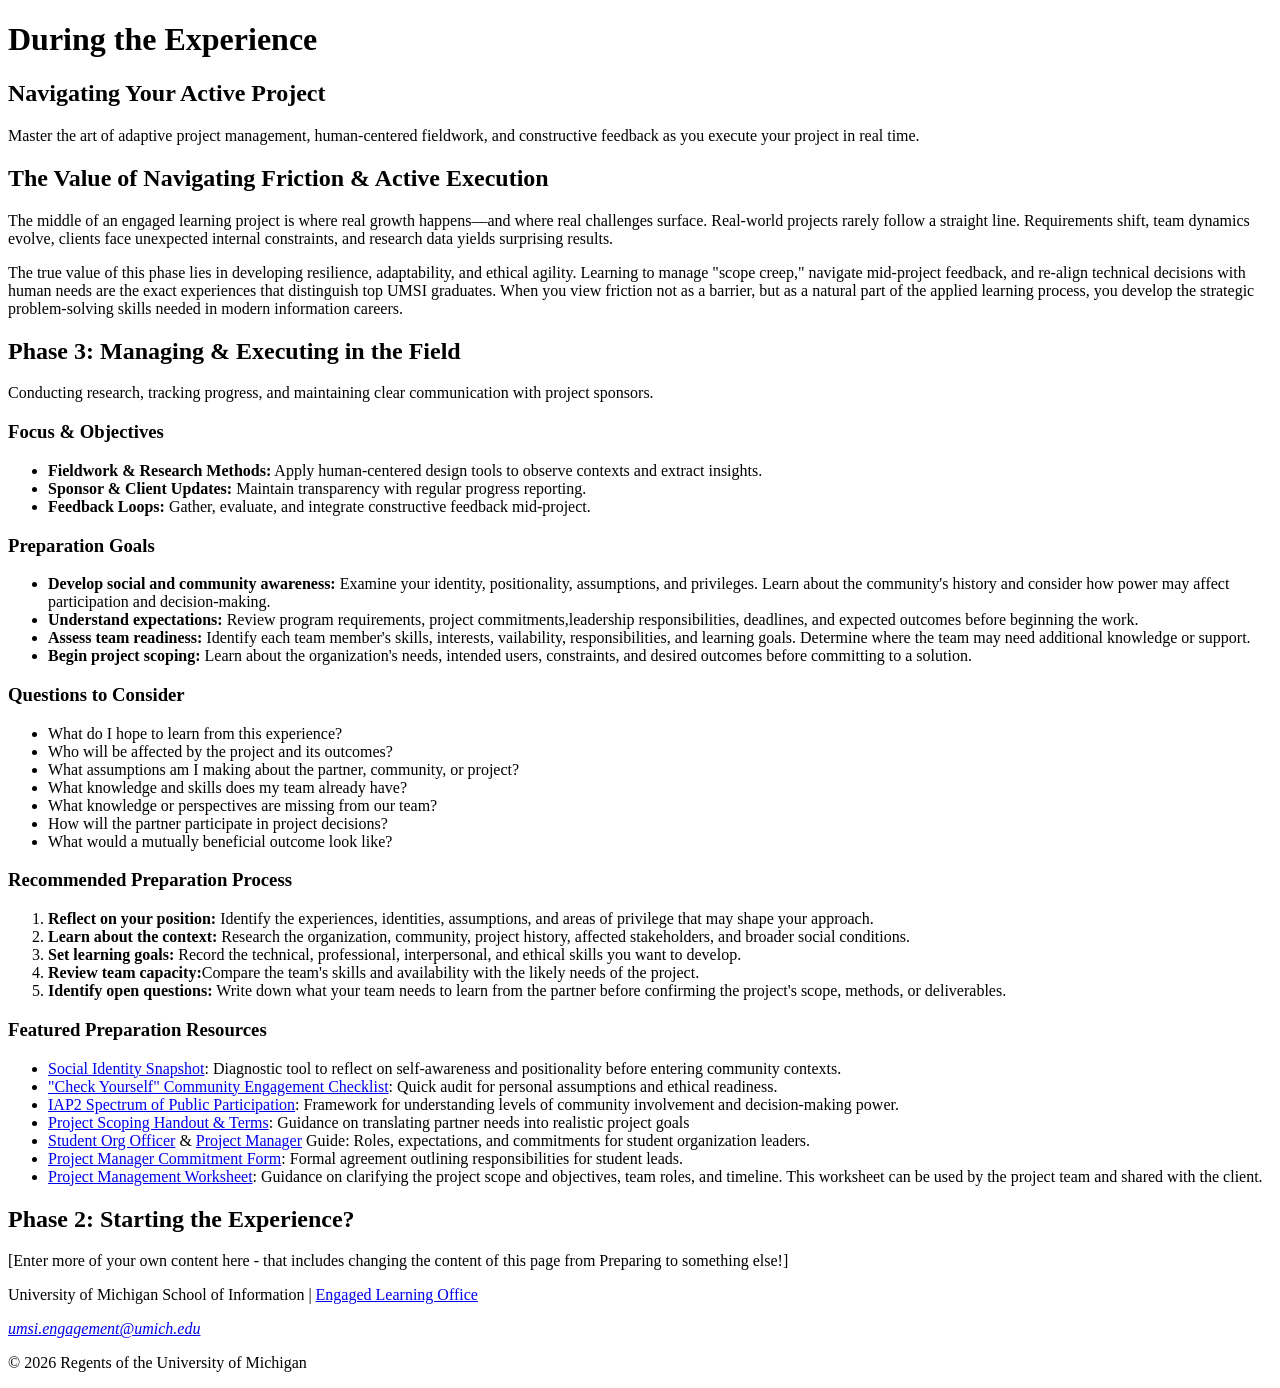
==== during.html @ a4da6c93 "Add files via upload" ====
<!DOCTYPE html>
<html lang="en">
<head>
    <meta charset="UTF-8">
    <meta name="viewport" content="width=device-width, initial-scale=1.0">
    <title>Resumes</title>
</head>
<body>

    <header>
    <h1>During the Experience</h1>
  </header>
<main id="main">
  
<section>
  <h2>Navigating Your Active Project</h2>
  <p>Master the art of adaptive project management, human-centered fieldwork, and constructive feedback as you execute your project in real time.</p>
</section>

<section>
  <h2>The Value of Navigating Friction & Active Execution</h2>
  <p>The middle of an engaged learning project is where real growth happens—and where real challenges surface. Real-world projects rarely follow a straight line. Requirements shift, team dynamics evolve, clients face unexpected internal constraints, and research data yields surprising results.</p>
  <p>The true value of this phase lies in developing resilience, adaptability, and ethical agility. Learning to manage "scope creep," navigate mid-project feedback, and re-align technical decisions with human needs are the exact experiences that distinguish top UMSI graduates. When you view friction not as a barrier, but as a natural part of the applied learning process, you develop the strategic problem-solving skills needed in modern information careers.
</p>


</section>

<section>
  <h2>Phase 3: Managing & Executing in the Field</h2>
  <p>Conducting research, tracking progress, and maintaining clear communication with project sponsors.</p>
  <article>
    <h3>Focus & Objectives</h3>
    <ul>
      <li><strong>Fieldwork & Research Methods:</strong> Apply human-centered design tools to observe contexts and extract insights.</li>
      <li><strong>Sponsor & Client Updates:</strong> Maintain transparency with regular progress reporting.</li>
      <li><strong>Feedback Loops:</strong> Gather, evaluate, and integrate constructive feedback mid-project.</li>
    </ul>
  </article>

  <article>
    <h3>Preparation Goals</h3>
    <ul>
      <li><strong>Develop social and community awareness:</strong> Examine your identity, positionality, assumptions, and privileges. Learn about the community's history and consider how power may affect participation and decision-making.
      </li>
      <li><strong>Understand expectations:</strong> Review program requirements, project commitments,leadership responsibilities, deadlines, and expected outcomes before beginning the work.</li>
      <li><strong>Assess team readiness:</strong> Identify each team member's skills, interests, vailability, responsibilities, and learning goals. Determine where the team may need additional knowledge or support.</li>
      <li><strong>Begin project scoping:</strong> Learn about the organization's needs, intended users, constraints, and desired outcomes before committing to a solution.
      </li>
    </ul>
  </article>

  <article>
    <h3>Questions to Consider</h3>
    <ul>
      <li>What do I hope to learn from this experience?</li>
      <li>Who will be affected by the project and its outcomes?</li>
      <li>What assumptions am I making about the partner, community, or project?</li>
      <li>What knowledge and skills does my team already have?</li>
      <li>What knowledge or perspectives are missing from our team?</li>
      <li>How will the partner participate in project decisions?</li>
      <li>What would a mutually beneficial outcome look like?</li>
    </ul>
  </article>

  <article>
    <h3>Recommended Preparation Process</h3>
    <ol>
      <li><strong>Reflect on your position:</strong> Identify the experiences, identities, assumptions, and areas of privilege that may shape your approach.</li>
      <li><strong>Learn about the context:</strong> Research the organization, community, project history, affected stakeholders, and broader social conditions.</li>
      <li><strong>Set learning goals:</strong> Record the technical, professional, interpersonal, and ethical skills you want to develop.</li>
      <li><strong>Review team capacity:</strong>Compare the team's skills and availability with the likely needs of the project. </li>
      <li><strong>Identify open questions:</strong> Write down what your team needs to learn from the partner before confirming the project's scope, methods, or deliverables.
      </li>
    </ol>
  </article>

  <article>
    <h3>Featured Preparation Resources</h3>
    <ul>
      <li><a href="https://sites.lsa.umich.edu/equitable-teaching/social-identity-snapshot">Social Identity Snapshot</a>: Diagnostic tool to reflect on self-awareness and positionality before entering community contexts.</li>
      <li><a href="https://docs.google.com/document/d/1Qt9YeStVwDHjwJhOLAz42JSNQR2lFMurdUtxtdrGkuc/edit?tab=t.0#heading=h.ch0bvccjkrzn">"Check Yourself" Community Engagement Checklist</a>: Quick audit for personal assumptions and ethical readiness.</li>
      <li><a href="https://drive.google.com/file/d/1zc1RNlrDxV51-muOERdDTnINQcquJpOA/view?usp=sharing">IAP2 Spectrum of Public Participation</a>: Framework for understanding levels of community involvement and decision-making power.</li>
      <li><a href="https://docs.google.com/document/d/1TrEDolwmOIlXgYgAP9VvlOGoYOwFfe6KxzZOgZSVYVw/edit?usp=drive_link">Project Scoping Handout & Terms</a>: Guidance on translating partner needs into realistic project goals</li>
      <li><a href="https://docs.google.com/document/d/1AexsV_JeSd0kRUBbcifZpfBu6y6Zi8Y0iJScp1I3gkM/edit?usp=drive_link">Student Org Officer</a> & <a href="https://docs.google.com/document/u/0/d/1uwOOS0TrXWzcSShj8DUFpckWo0t1UNu_Q7WVbZnLhX0/edit">Project Manager</a> Guide: Roles, expectations, and commitments for student organization leaders.</li>
      <li><a href="https://docs.google.com/document/d/1U4lCNGyWKJ3C2i_VgFqAR45Z4zF1FehuthuqT-M2wdI/edit?usp=drive_link">Project Manager Commitment Form</a>: Formal agreement outlining responsibilities for student leads.</li>
      <li><a href="https://docs.google.com/document/d/1twc-7TYWmb_PNrOBiDI1NuJqJAuhluTICr22GRd_NLc/edit?usp=drive_link">Project Management Worksheet</a>: Guidance on clarifying the project scope and objectives, team roles, and timeline. This worksheet can be used by the project team and shared with the client.</li>
    </ul>
  </article>
</section>
<section>
  <h2>Phase 2: Starting the Experience?</h2>



<div>[Enter more of your own content here - that includes changing the  content of this page from Preparing to something else!]</div>

    
        <div></div>
        <div></div>
        <div></div>
        <div></div>
</section>
<!-- Content taken & modified from UMGPT with the prompt, "for the same content write me some intro content and resources for a prep page using the ELO content below" - this was after I had asked for content for the home page. " UMGPT. (2026). UMGPT ( GPT-5.6 Sol September 7th version) [Large language model]. -->
</main>
<footer>
        <p>University of Michigan School of Information | <a href="https://www.si.umich.edu/programs/engaged-learning/about-engaged-learning-office">Engaged Learning Office </a></p>
      <address>
        <a href="mailto:umsi.engagement@umich.edu">umsi.engagement@umich.edu</a>
      </address>
      <p>&copy; 2026 Regents of the University of Michigan</p>
    </footer>
    
</body>

</html>
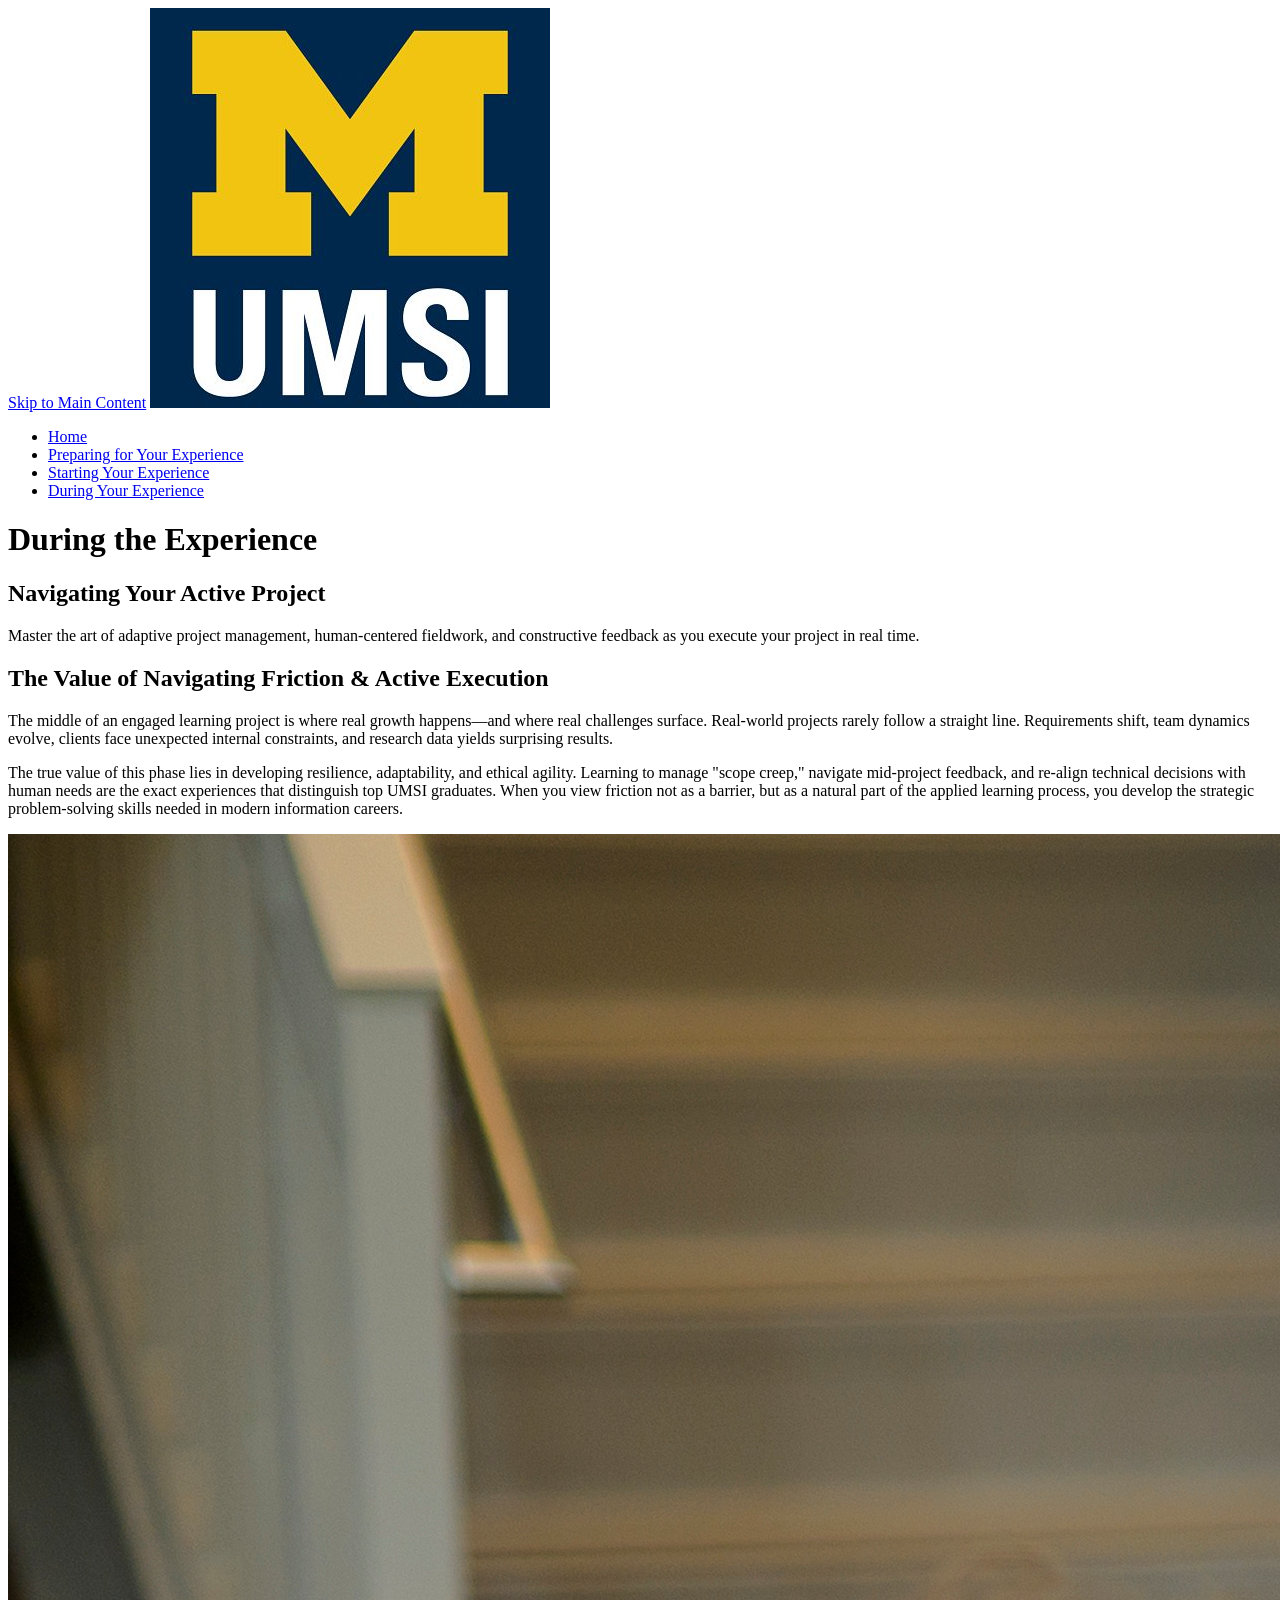
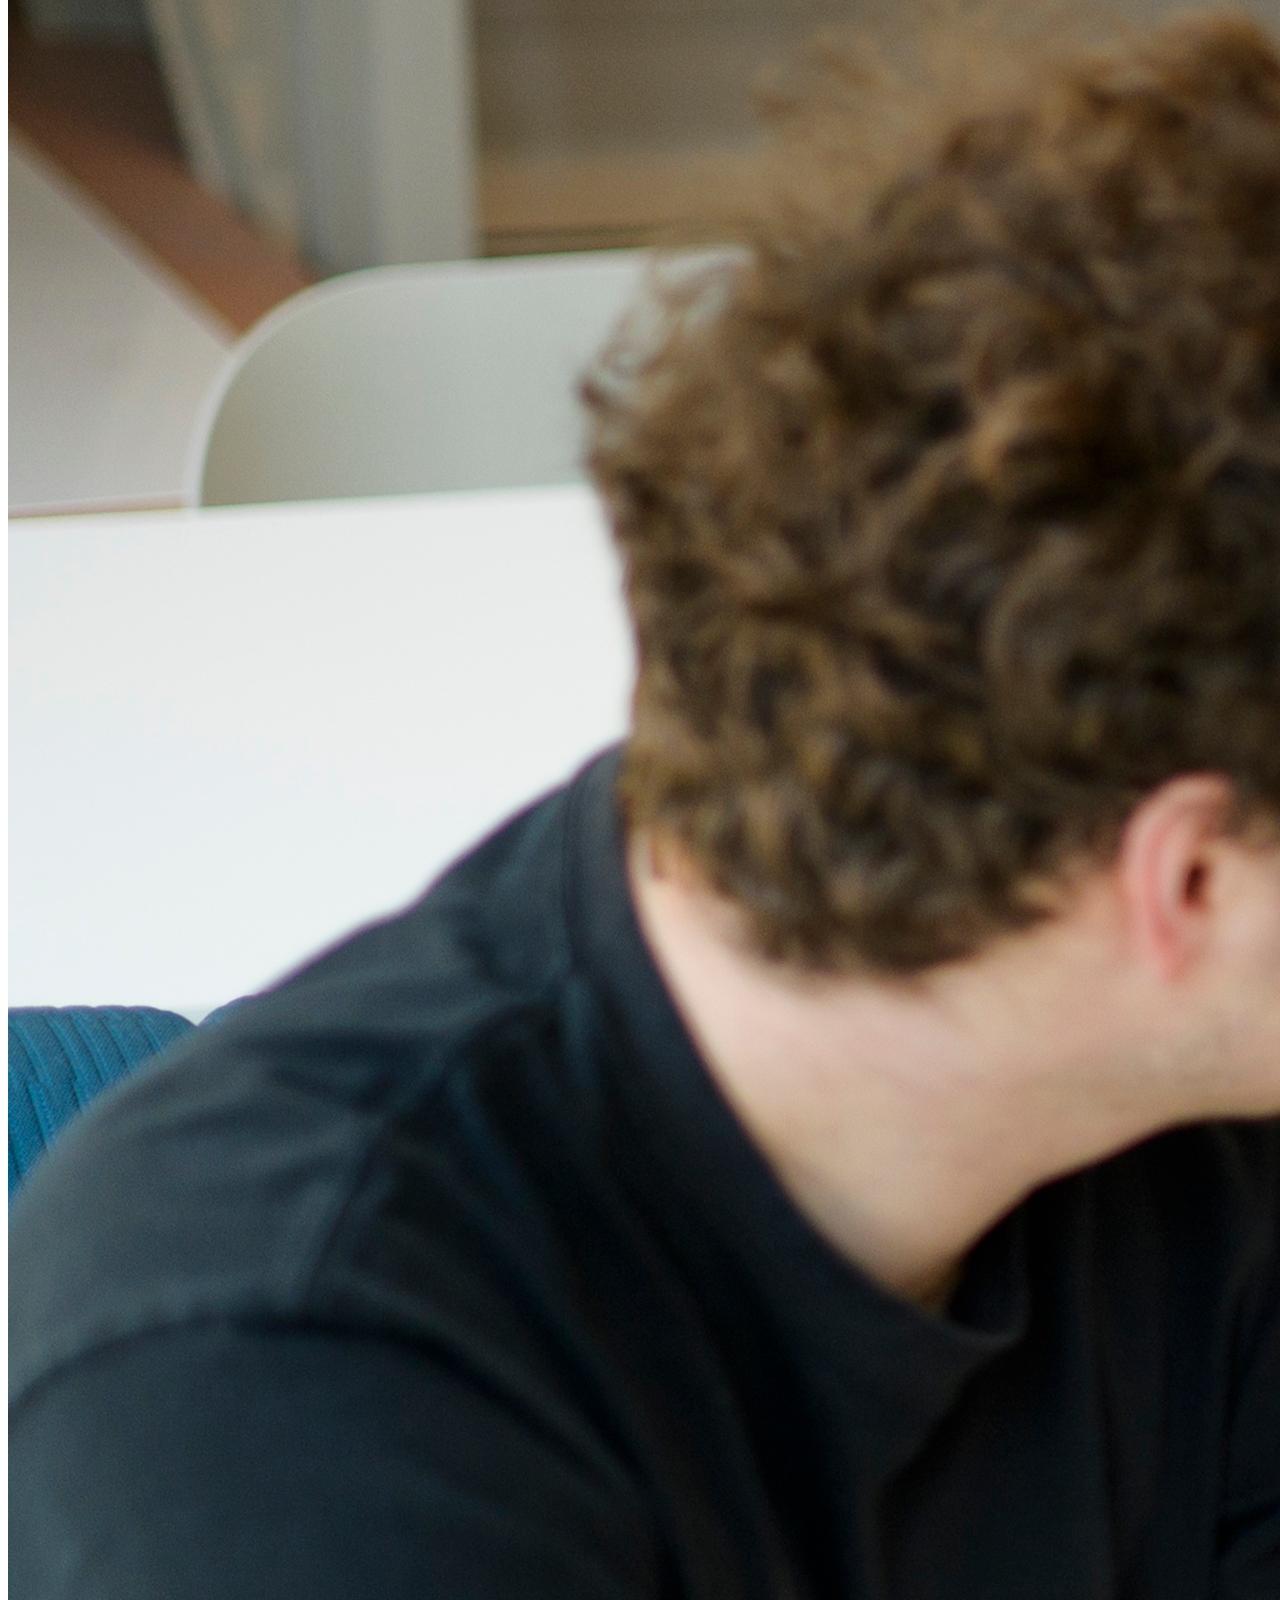
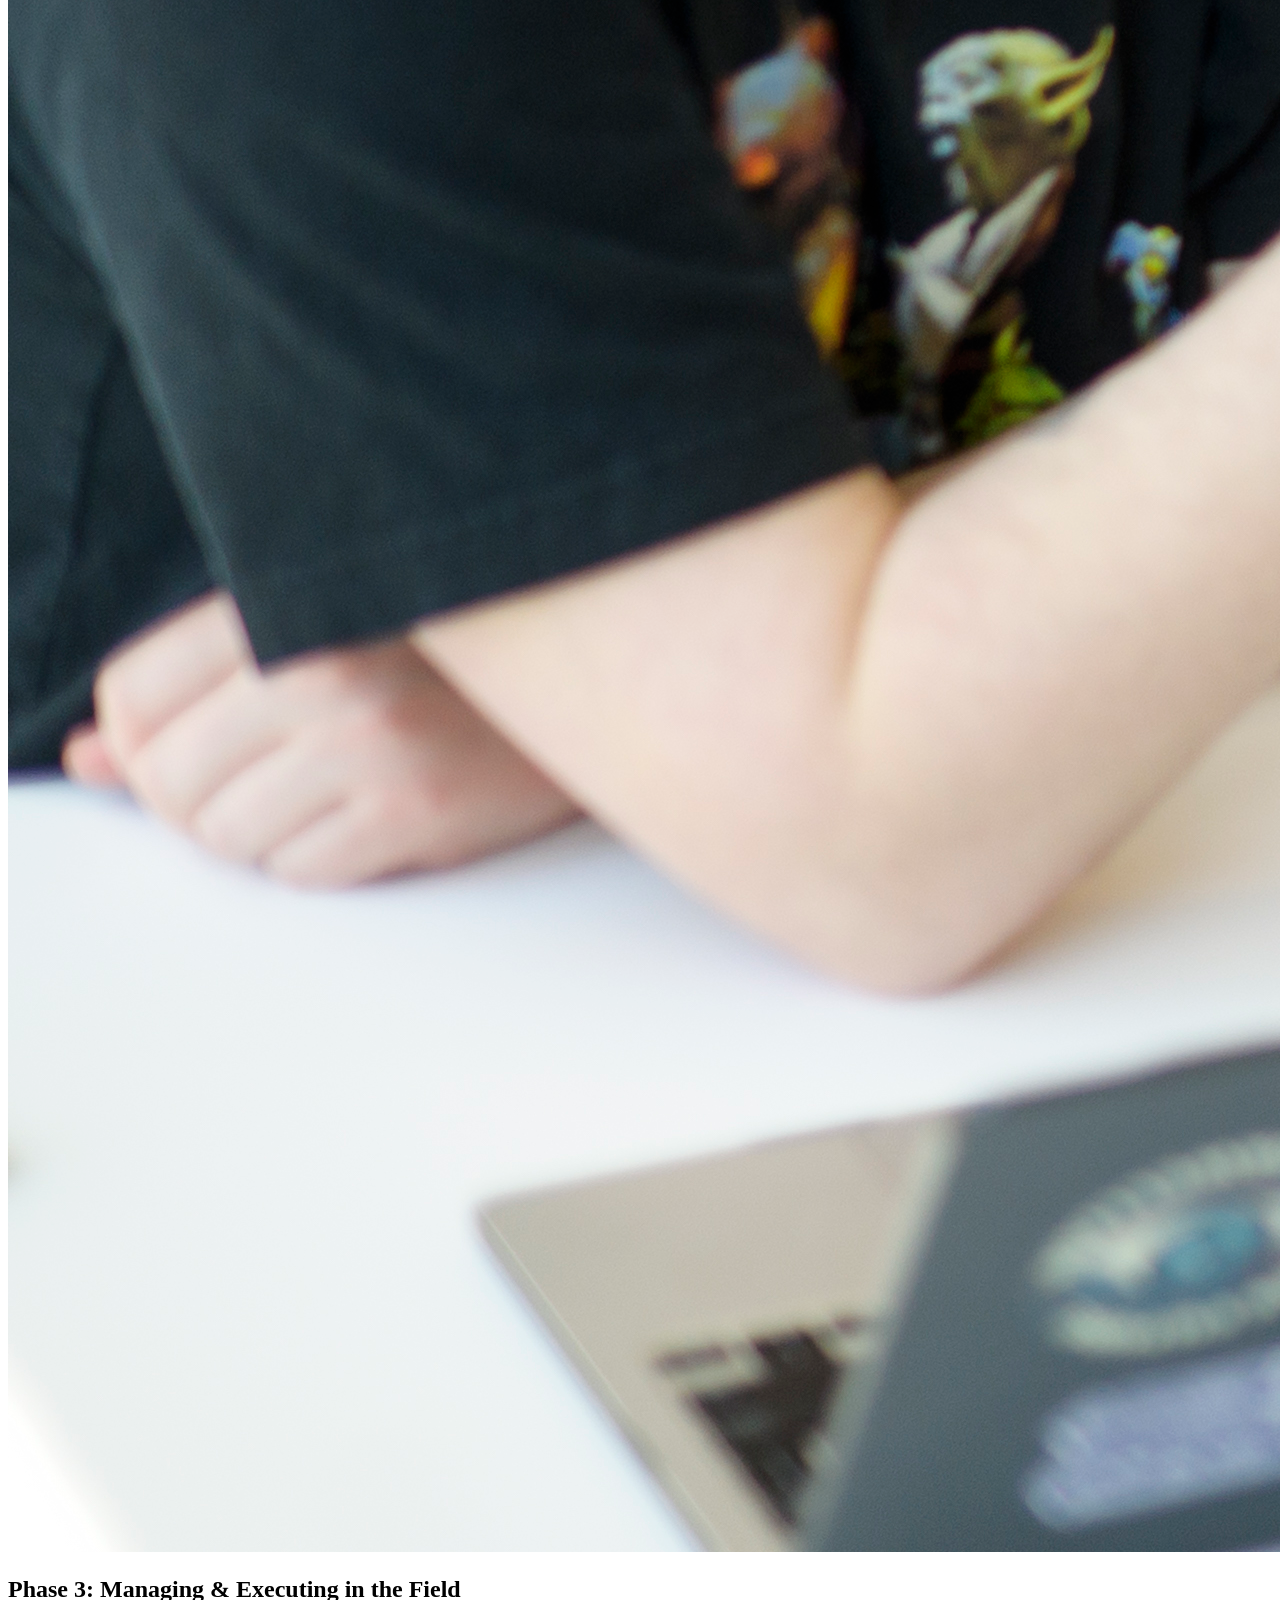
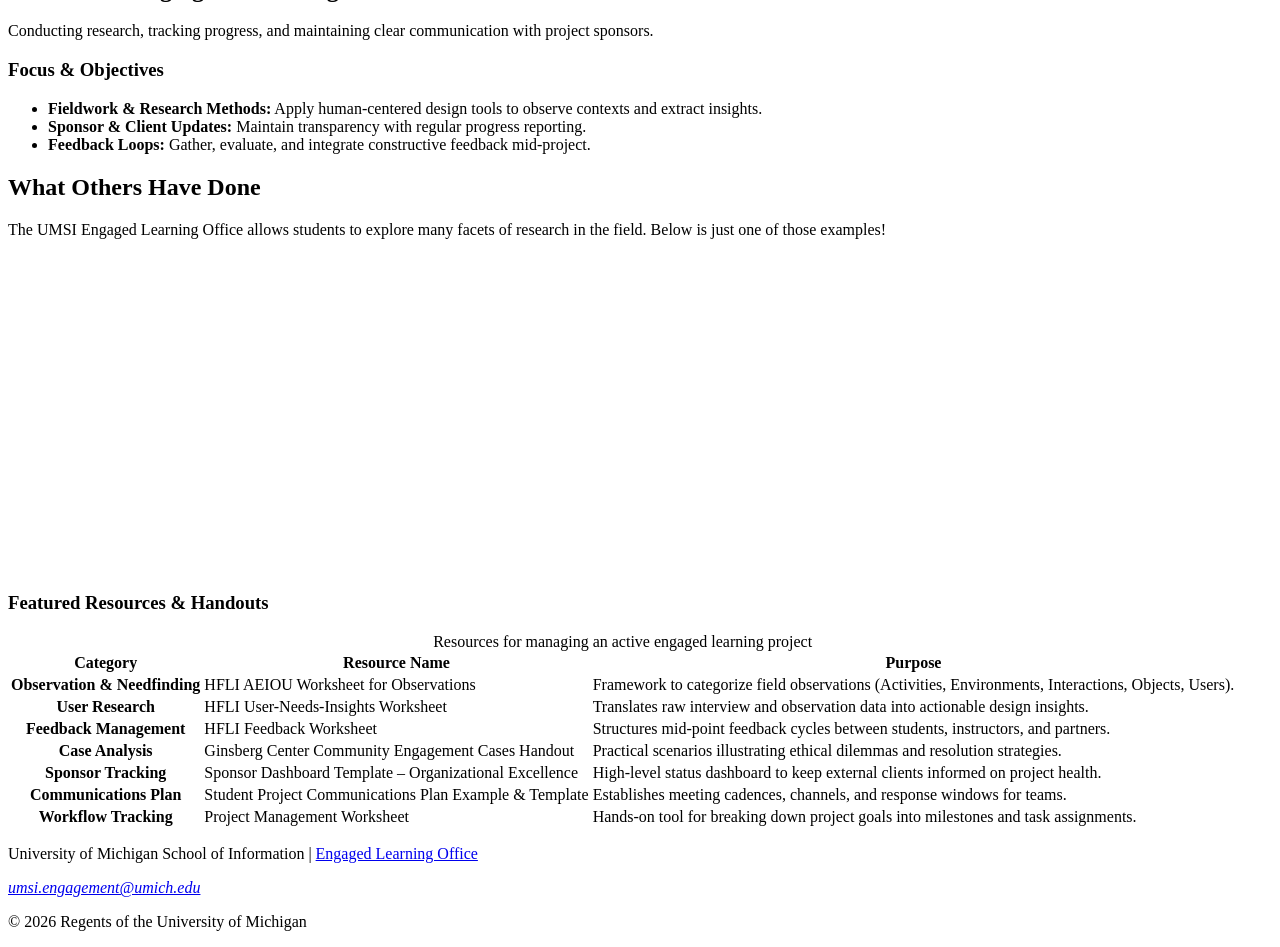
==== commit 9e280246: "Update" ====
--- a/during.html
+++ b/during.html
@@ -3,11 +3,20 @@
 <head>
     <meta charset="UTF-8">
     <meta name="viewport" content="width=device-width, initial-scale=1.0">
-    <title>Resumes</title>
+    <title>During Your Experience</title>
 </head>
 <body>
-
     <header>
+  <a href = "#main">Skip to Main Content</a>
+        <img src="images/UMSI_signature_vertical_informal_solidblue.jpg" alt="UMSI Logo">
+        <nav>
+            <ul>
+                <li><a href = "index.html">Home</a></li>
+                <li><a href = "prep.html">Preparing for Your Experience</a></li>
+                <li><a href = "starting.html">Starting Your Experience</a></li>
+                <li><a href = "during.html">During Your Experience</a></li>
+            </ul>
+        </nav>
     <h1>During the Experience</h1>
   </header>
 <main id="main">
@@ -20,8 +29,8 @@
 <section>
   <h2>The Value of Navigating Friction & Active Execution</h2>
   <p>The middle of an engaged learning project is where real growth happens—and where real challenges surface. Real-world projects rarely follow a straight line. Requirements shift, team dynamics evolve, clients face unexpected internal constraints, and research data yields surprising results.</p>
-  <p>The true value of this phase lies in developing resilience, adaptability, and ethical agility. Learning to manage "scope creep," navigate mid-project feedback, and re-align technical decisions with human needs are the exact experiences that distinguish top UMSI graduates. When you view friction not as a barrier, but as a natural part of the applied learning process, you develop the strategic problem-solving skills needed in modern information careers.
-</p>
+  <p>The true value of this phase lies in developing resilience, adaptability, and ethical agility. Learning to manage "scope creep," navigate mid-project feedback, and re-align technical decisions with human needs are the exact experiences that distinguish top UMSI graduates. When you view friction not as a barrier, but as a natural part of the applied learning process, you develop the strategic problem-solving skills needed in modern information careers.</p>
+  <img src="images/UMSI_ViewbookPHD2026_03.jpg" alt="UMSI Project Team">
 
 
 </section>
@@ -36,81 +45,75 @@
       <li><strong>Sponsor & Client Updates:</strong> Maintain transparency with regular progress reporting.</li>
       <li><strong>Feedback Loops:</strong> Gather, evaluate, and integrate constructive feedback mid-project.</li>
     </ul>
+    <section>
+      <h2>What Others Have Done</h2>
+      <p>
+       The UMSI Engaged Learning Office allows students to explore many facets of research in the field. Below is just one of those examples!
+      </p>
+
+      <iframe width="560px" height="315px" src="https://www.youtube.com/embed/lwVCDch5Guw" title="YouTube video player" frameborder="0" allow="accelerometer; autoplay; clipboard-write; encrypted-media; gyroscope; picture-in-picture; web-share" referrerpolicy="strict-origin-when-cross-origin" allowfullscreen></iframe>
+         <!-- Note: this iframe might cause an Axe ARIA error - that's not on you that's on YouTube! -->
+    </section>
   </article>
-
   <article>
-    <h3>Preparation Goals</h3>
-    <ul>
-      <li><strong>Develop social and community awareness:</strong> Examine your identity, positionality, assumptions, and privileges. Learn about the community's history and consider how power may affect participation and decision-making.
-      </li>
-      <li><strong>Understand expectations:</strong> Review program requirements, project commitments,leadership responsibilities, deadlines, and expected outcomes before beginning the work.</li>
-      <li><strong>Assess team readiness:</strong> Identify each team member's skills, interests, vailability, responsibilities, and learning goals. Determine where the team may need additional knowledge or support.</li>
-      <li><strong>Begin project scoping:</strong> Learn about the organization's needs, intended users, constraints, and desired outcomes before committing to a solution.
-      </li>
-    </ul>
-  </article>
-
-  <article>
-    <h3>Questions to Consider</h3>
-    <ul>
-      <li>What do I hope to learn from this experience?</li>
-      <li>Who will be affected by the project and its outcomes?</li>
-      <li>What assumptions am I making about the partner, community, or project?</li>
-      <li>What knowledge and skills does my team already have?</li>
-      <li>What knowledge or perspectives are missing from our team?</li>
-      <li>How will the partner participate in project decisions?</li>
-      <li>What would a mutually beneficial outcome look like?</li>
-    </ul>
-  </article>
-
-  <article>
-    <h3>Recommended Preparation Process</h3>
-    <ol>
-      <li><strong>Reflect on your position:</strong> Identify the experiences, identities, assumptions, and areas of privilege that may shape your approach.</li>
-      <li><strong>Learn about the context:</strong> Research the organization, community, project history, affected stakeholders, and broader social conditions.</li>
-      <li><strong>Set learning goals:</strong> Record the technical, professional, interpersonal, and ethical skills you want to develop.</li>
-      <li><strong>Review team capacity:</strong>Compare the team's skills and availability with the likely needs of the project. </li>
-      <li><strong>Identify open questions:</strong> Write down what your team needs to learn from the partner before confirming the project's scope, methods, or deliverables.
-      </li>
-    </ol>
-  </article>
-
-  <article>
-    <h3>Featured Preparation Resources</h3>
-    <ul>
-      <li><a href="https://sites.lsa.umich.edu/equitable-teaching/social-identity-snapshot">Social Identity Snapshot</a>: Diagnostic tool to reflect on self-awareness and positionality before entering community contexts.</li>
-      <li><a href="https://docs.google.com/document/d/1Qt9YeStVwDHjwJhOLAz42JSNQR2lFMurdUtxtdrGkuc/edit?tab=t.0#heading=h.ch0bvccjkrzn">"Check Yourself" Community Engagement Checklist</a>: Quick audit for personal assumptions and ethical readiness.</li>
-      <li><a href="https://drive.google.com/file/d/1zc1RNlrDxV51-muOERdDTnINQcquJpOA/view?usp=sharing">IAP2 Spectrum of Public Participation</a>: Framework for understanding levels of community involvement and decision-making power.</li>
-      <li><a href="https://docs.google.com/document/d/1TrEDolwmOIlXgYgAP9VvlOGoYOwFfe6KxzZOgZSVYVw/edit?usp=drive_link">Project Scoping Handout & Terms</a>: Guidance on translating partner needs into realistic project goals</li>
-      <li><a href="https://docs.google.com/document/d/1AexsV_JeSd0kRUBbcifZpfBu6y6Zi8Y0iJScp1I3gkM/edit?usp=drive_link">Student Org Officer</a> & <a href="https://docs.google.com/document/u/0/d/1uwOOS0TrXWzcSShj8DUFpckWo0t1UNu_Q7WVbZnLhX0/edit">Project Manager</a> Guide: Roles, expectations, and commitments for student organization leaders.</li>
-      <li><a href="https://docs.google.com/document/d/1U4lCNGyWKJ3C2i_VgFqAR45Z4zF1FehuthuqT-M2wdI/edit?usp=drive_link">Project Manager Commitment Form</a>: Formal agreement outlining responsibilities for student leads.</li>
-      <li><a href="https://docs.google.com/document/d/1twc-7TYWmb_PNrOBiDI1NuJqJAuhluTICr22GRd_NLc/edit?usp=drive_link">Project Management Worksheet</a>: Guidance on clarifying the project scope and objectives, team roles, and timeline. This worksheet can be used by the project team and shared with the client.</li>
-    </ul>
-  </article>
-</section>
-<section>
-  <h2>Phase 2: Starting the Experience?</h2>
-
-
-
-<div>[Enter more of your own content here - that includes changing the  content of this page from Preparing to something else!]</div>
-
-    
-        <div></div>
-        <div></div>
-        <div></div>
-        <div></div>
-</section>
-<!-- Content taken & modified from UMGPT with the prompt, "for the same content write me some intro content and resources for a prep page using the ELO content below" - this was after I had asked for content for the home page. " UMGPT. (2026). UMGPT ( GPT-5.6 Sol September 7th version) [Large language model]. -->
+  <h3>Featured Resources & Handouts</h3>
+  <table>
+    <caption>Resources for managing an active engaged learning project</caption>
+    <thead>
+      <tr>
+        <th scope="col">Category</th>
+        <th scope="col">Resource Name</th>
+        <th scope="col">Purpose</th>
+      </tr>
+    </thead>
+    <tbody>
+      <tr>
+        <th scope="row">Observation &amp; Needfinding</th>
+        <td>HFLI AEIOU Worksheet for Observations</td>
+        <td>Framework to categorize field observations (Activities, Environments, Interactions, Objects, Users).</td>
+      </tr>
+      <tr>
+        <th scope="row">User Research</th>
+        <td>HFLI User-Needs-Insights Worksheet</td>
+        <td>Translates raw interview and observation data into actionable design insights.</td>
+      </tr>
+      <tr>
+        <th scope="row">Feedback Management</th>
+        <td>HFLI Feedback Worksheet</td>
+        <td>Structures mid-point feedback cycles between students, instructors, and partners.</td>
+      </tr>
+      <tr>
+        <th scope="row">Case Analysis</th>
+        <td>Ginsberg Center Community Engagement Cases Handout</td>
+        <td>Practical scenarios illustrating ethical dilemmas and resolution strategies.</td>
+      </tr>
+      <tr>
+        <th scope="row">Sponsor Tracking</th>
+        <td>Sponsor Dashboard Template &ndash; Organizational Excellence</td>
+        <td>High-level status dashboard to keep external clients informed on project health.</td>
+      </tr>
+      <tr>
+        <th scope="row">Communications Plan</th>
+        <td>Student Project Communications Plan Example &amp; Template</td>
+        <td>Establishes meeting cadences, channels, and response windows for teams.</td>
+      </tr>
+      <tr>
+        <th scope="row">Workflow Tracking</th>
+        <td>Project Management Worksheet</td>
+        <td>Hands-on tool for breaking down project goals into milestones and task assignments.</td>
+      </tr>
+    </tbody>
+  </table>
+</article>
+  </section>
 </main>
 <footer>
-        <p>University of Michigan School of Information | <a href="https://www.si.umich.edu/programs/engaged-learning/about-engaged-learning-office">Engaged Learning Office </a></p>
-      <address>
-        <a href="mailto:umsi.engagement@umich.edu">umsi.engagement@umich.edu</a>
-      </address>
-      <p>&copy; 2026 Regents of the University of Michigan</p>
-    </footer>
-    
+       <p>University of Michigan School of Information | <a href="https://www.si.umich.edu/programs/engaged-learning/about-engaged-learning-office">Engaged Learning Office</a></p>
+       <address>
+           <a href="mailto:umsi.engagement@umich.edu">umsi.engagement@umich.edu</a>
+       </address>
+       <p>&copy; 2026 Regents of the University of Michigan</p>
+   </footer>
 </body>
 
 </html>
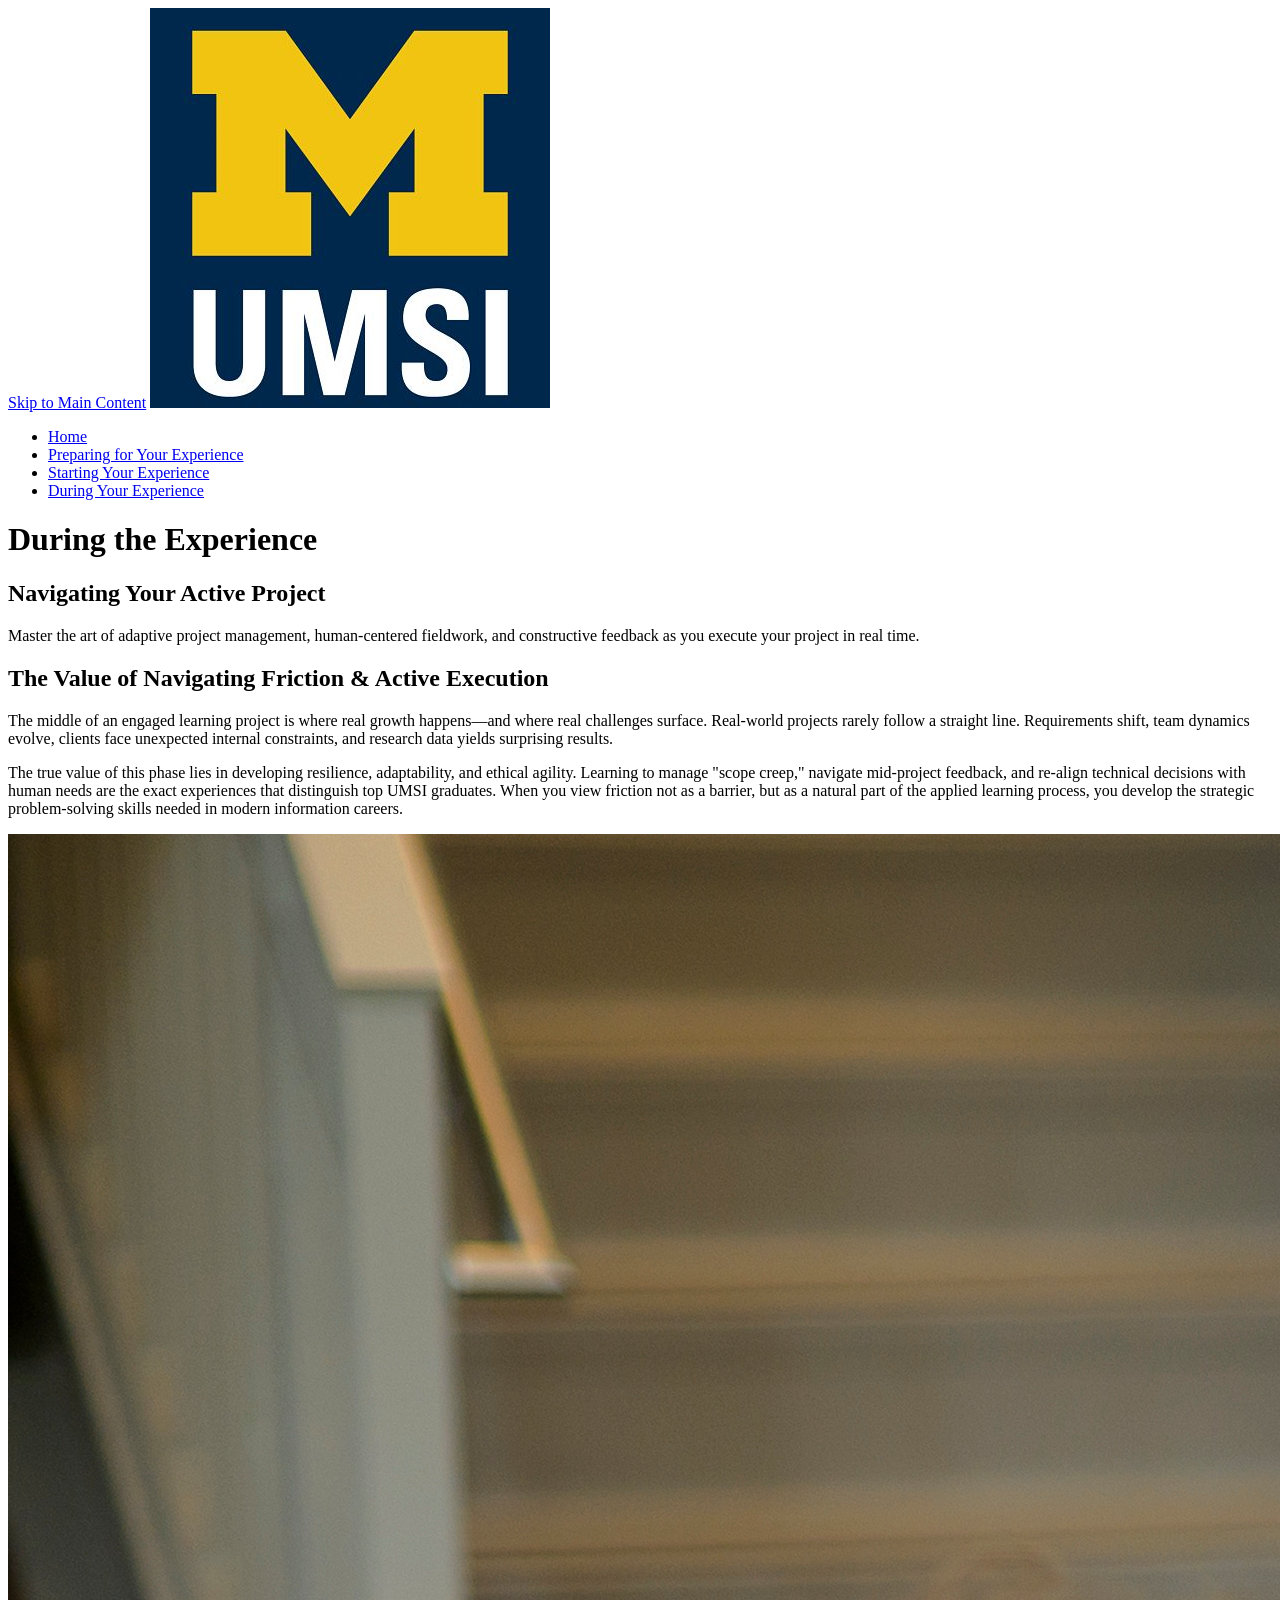
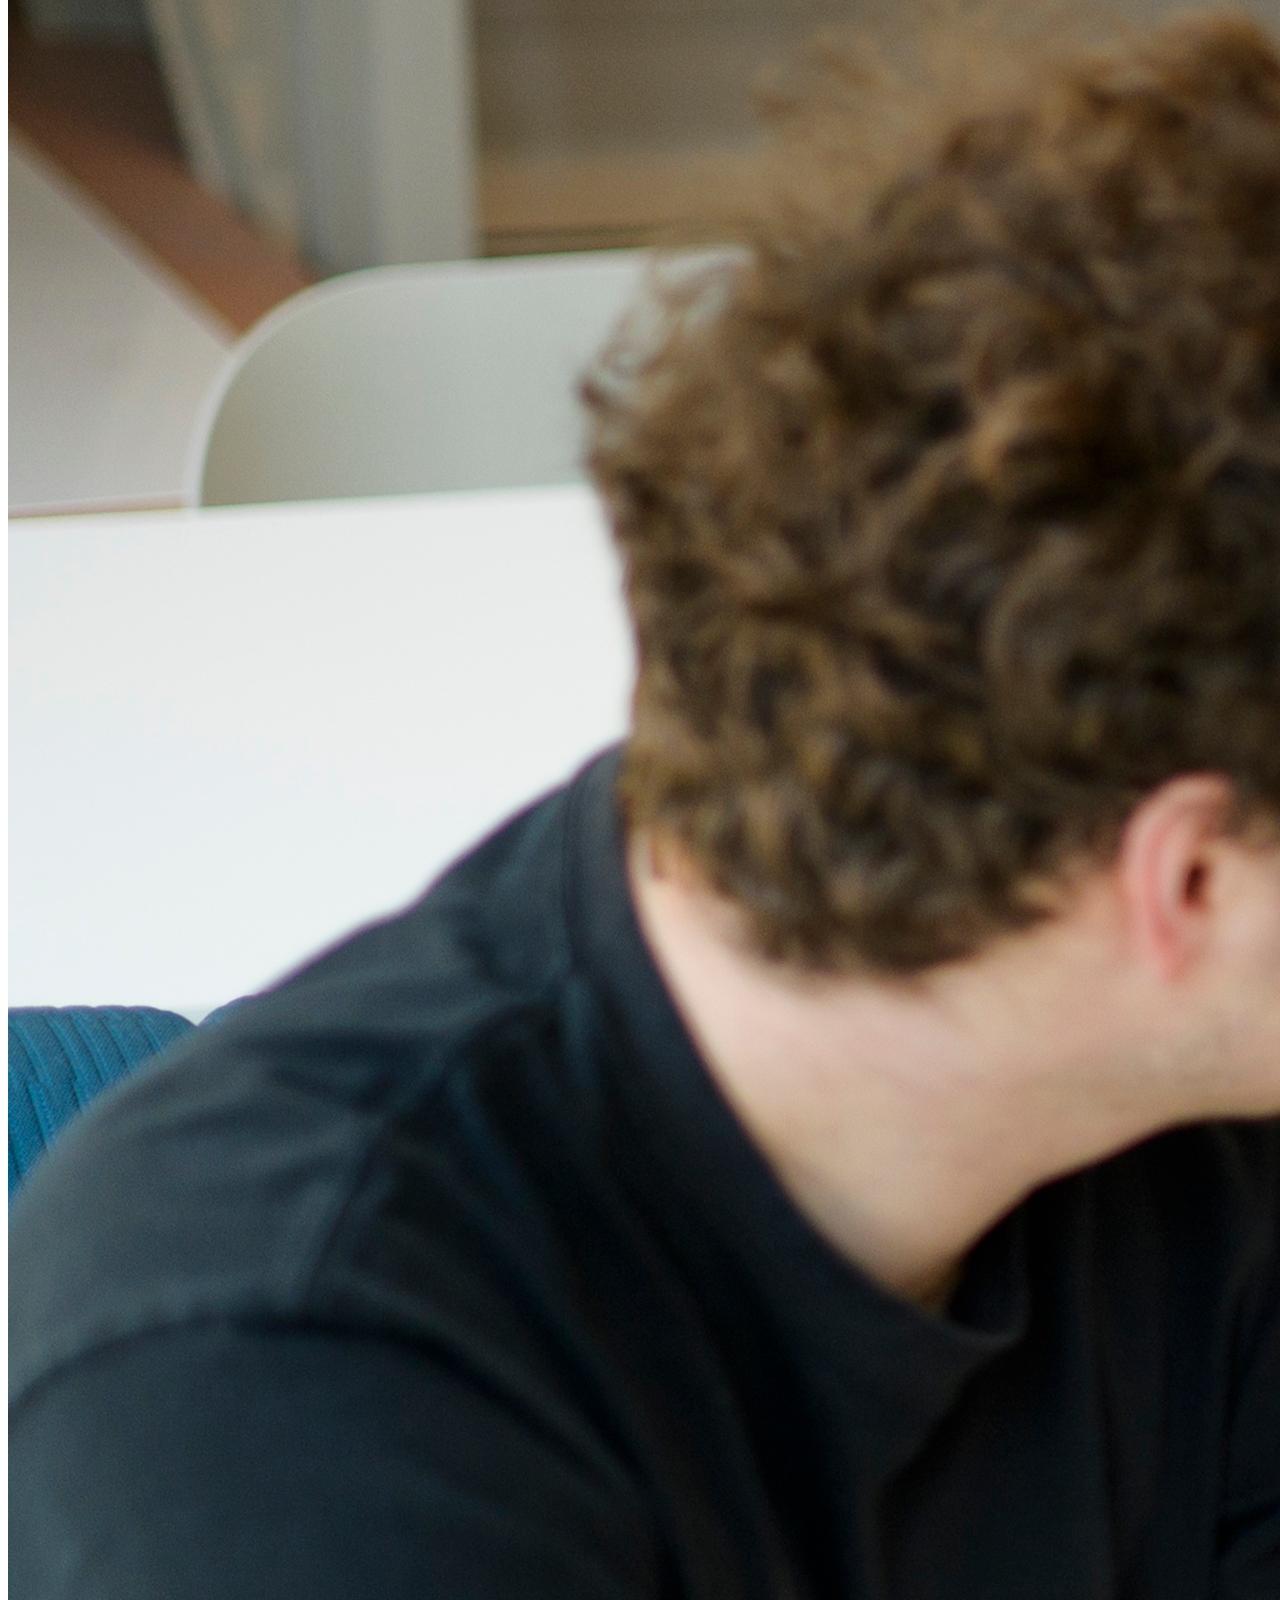
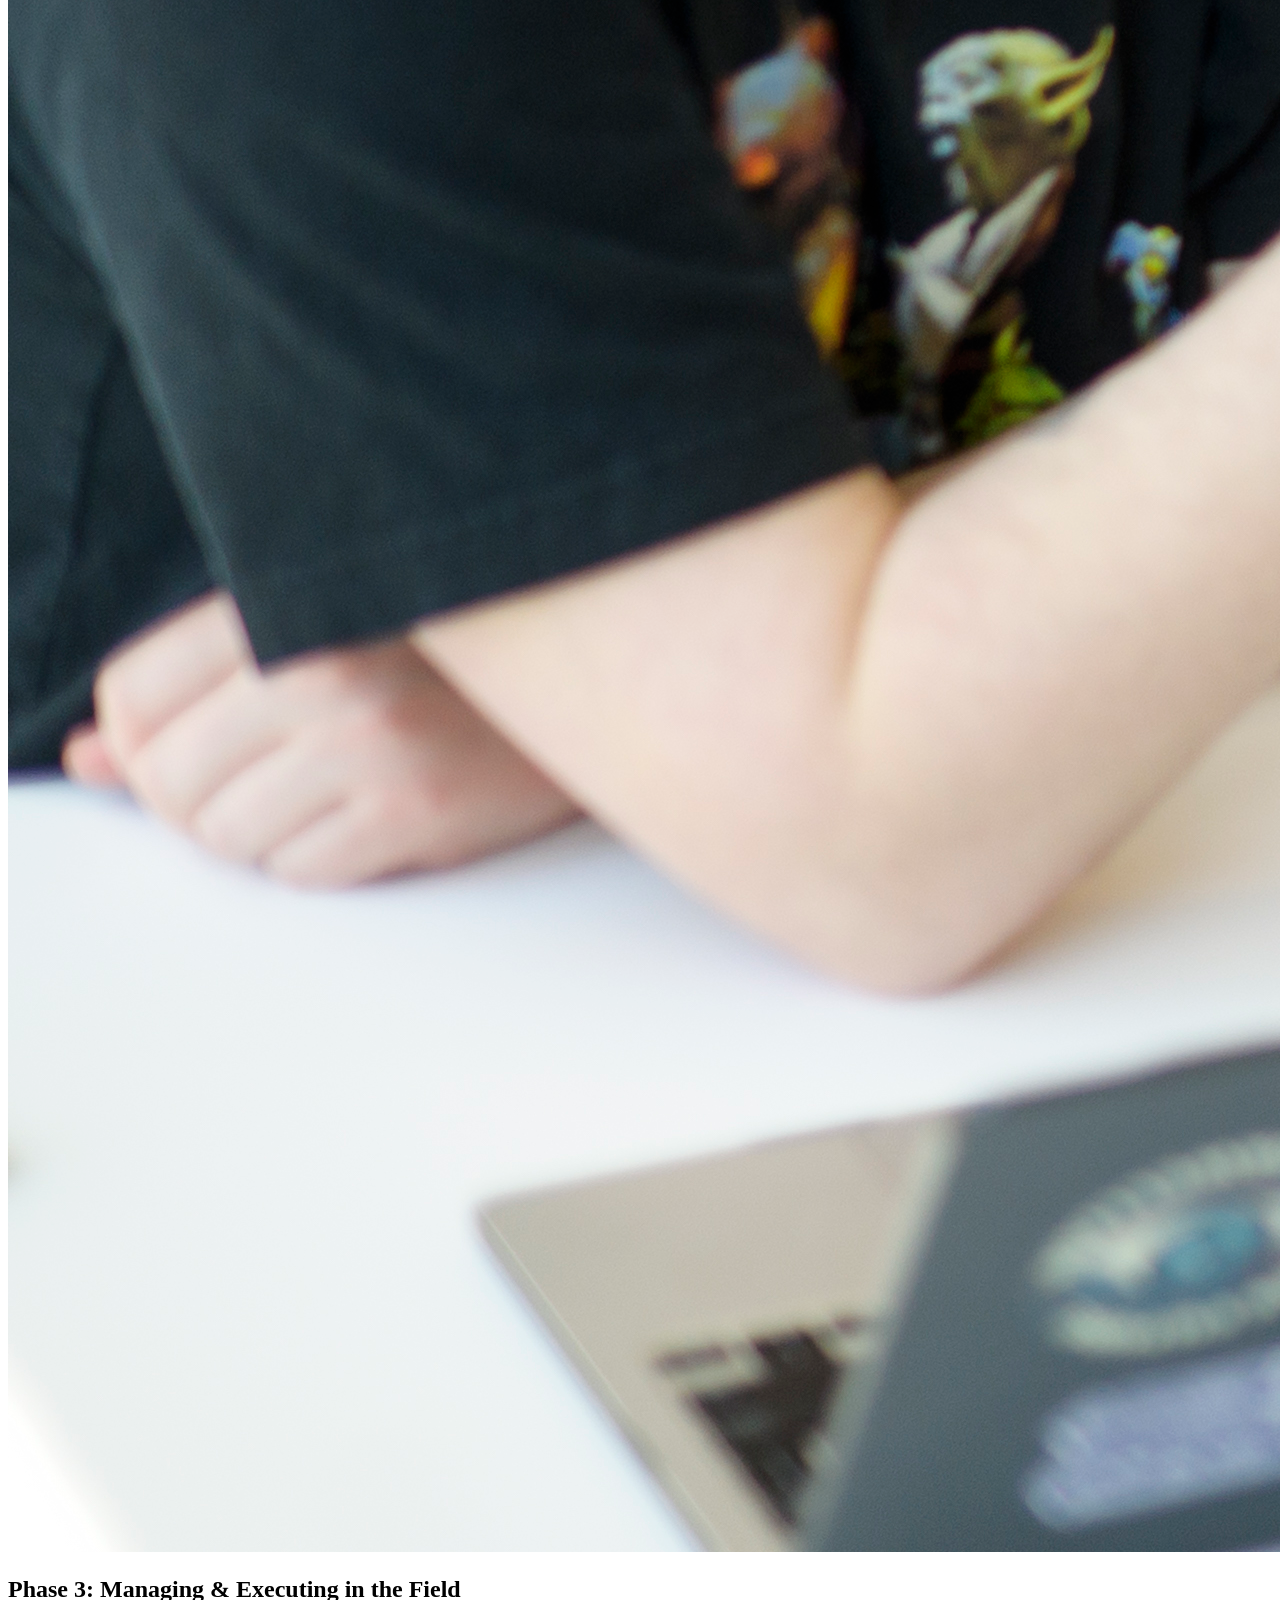
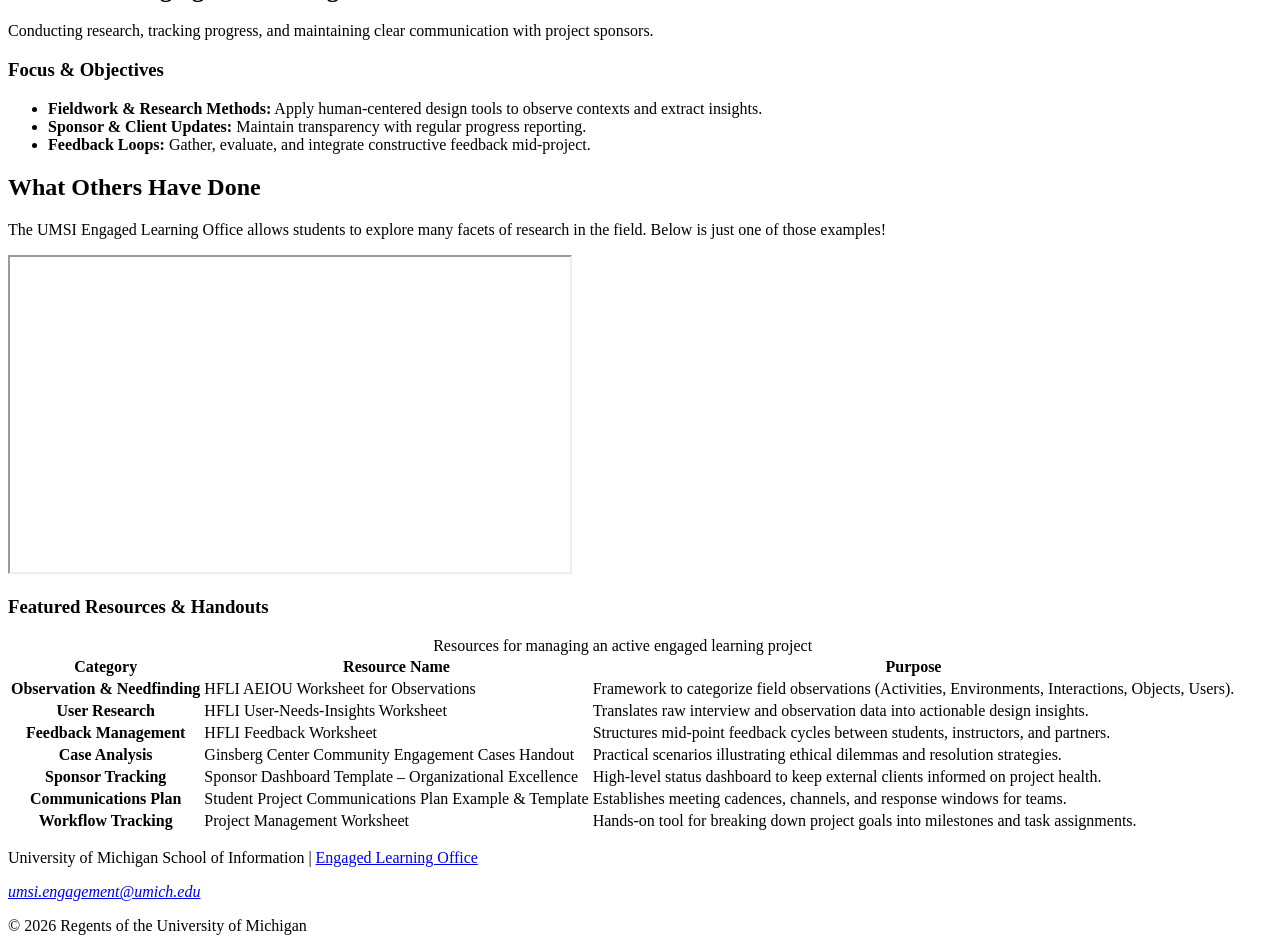
==== commit 92fe9a77: "Add files via upload" ====
--- a/during.html
+++ b/during.html
@@ -51,7 +51,7 @@
        The UMSI Engaged Learning Office allows students to explore many facets of research in the field. Below is just one of those examples!
       </p>
 
-      <iframe width="560px" height="315px" src="https://www.youtube.com/embed/lwVCDch5Guw" title="YouTube video player" frameborder="0" allow="accelerometer; autoplay; clipboard-write; encrypted-media; gyroscope; picture-in-picture; web-share" referrerpolicy="strict-origin-when-cross-origin" allowfullscreen></iframe>
+      <iframe width="560" height="315" src="https://www.youtube.com/embed/lwVCDch5Guw" title="YouTube video player" allow="accelerometer; autoplay; clipboard-write; encrypted-media; gyroscope; picture-in-picture; web-share" referrerpolicy="strict-origin-when-cross-origin" allowfullscreen></iframe>
          <!-- Note: this iframe might cause an Axe ARIA error - that's not on you that's on YouTube! -->
     </section>
   </article>
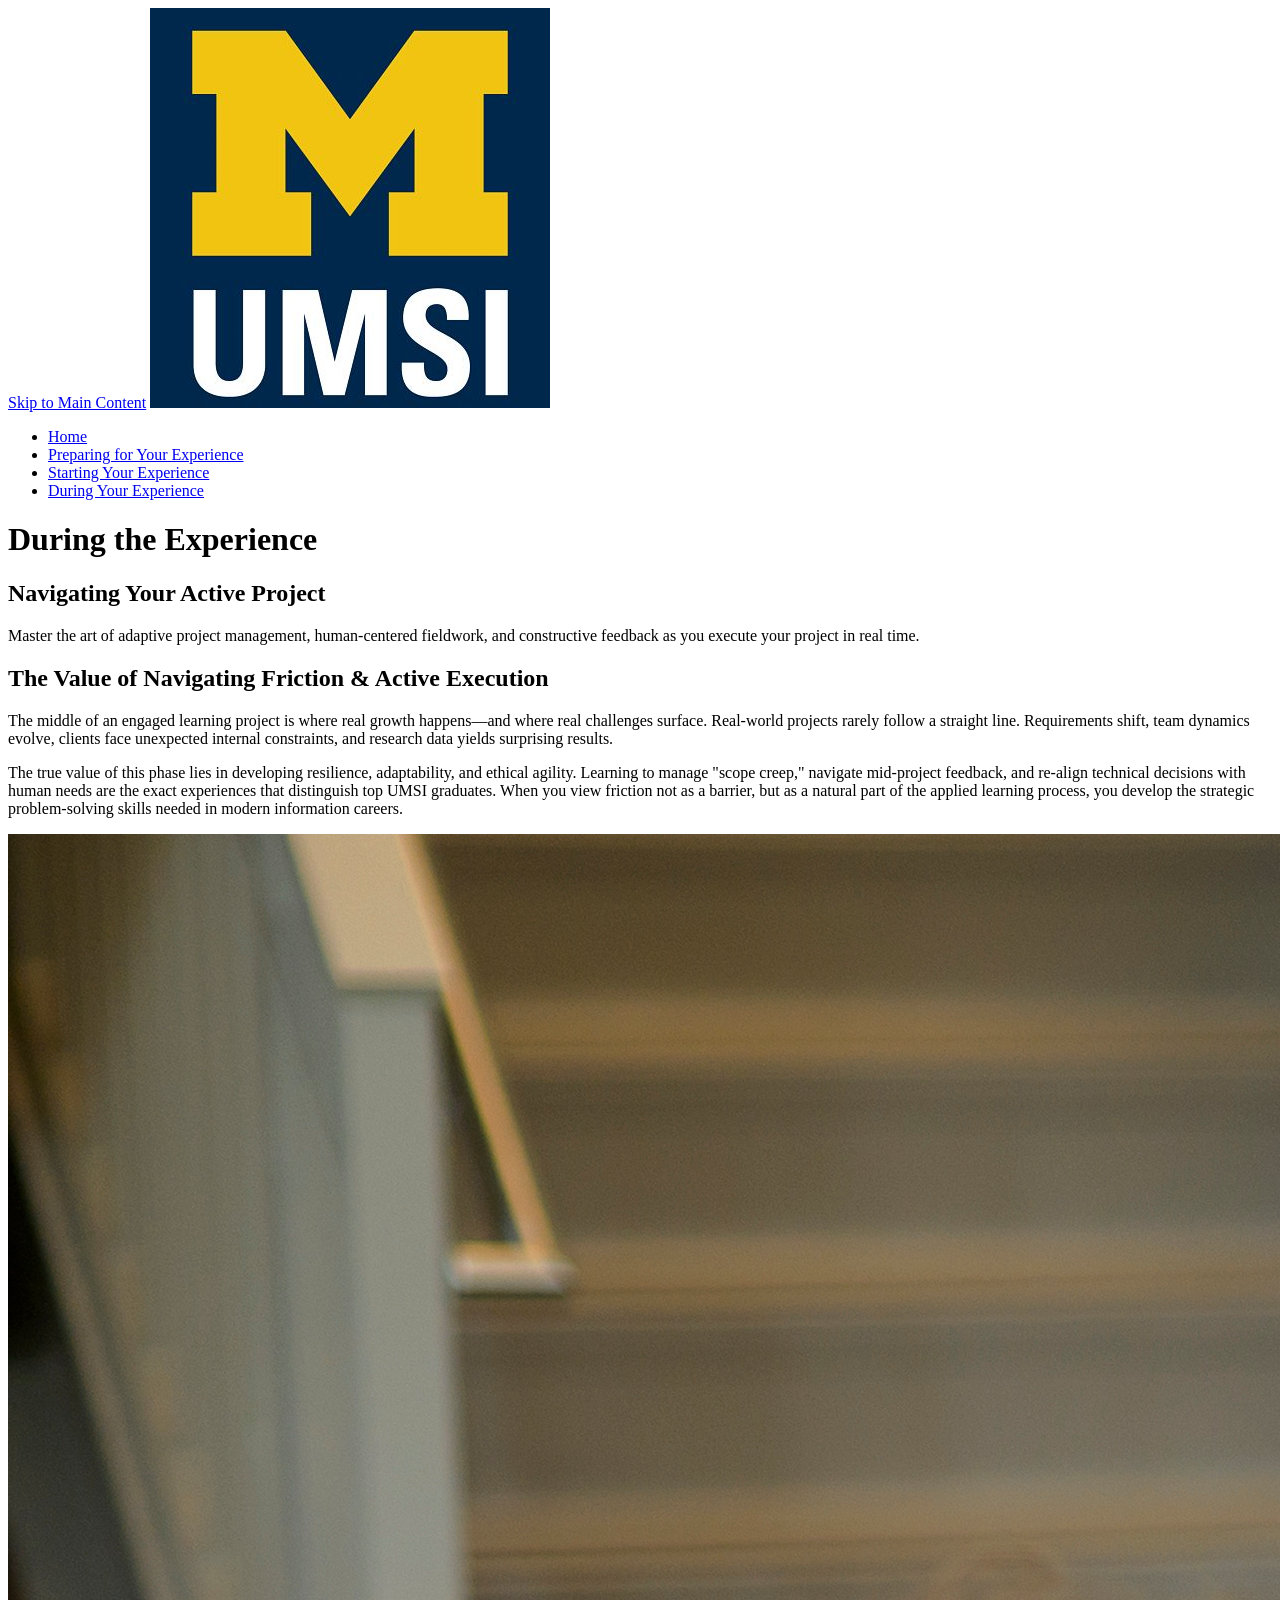
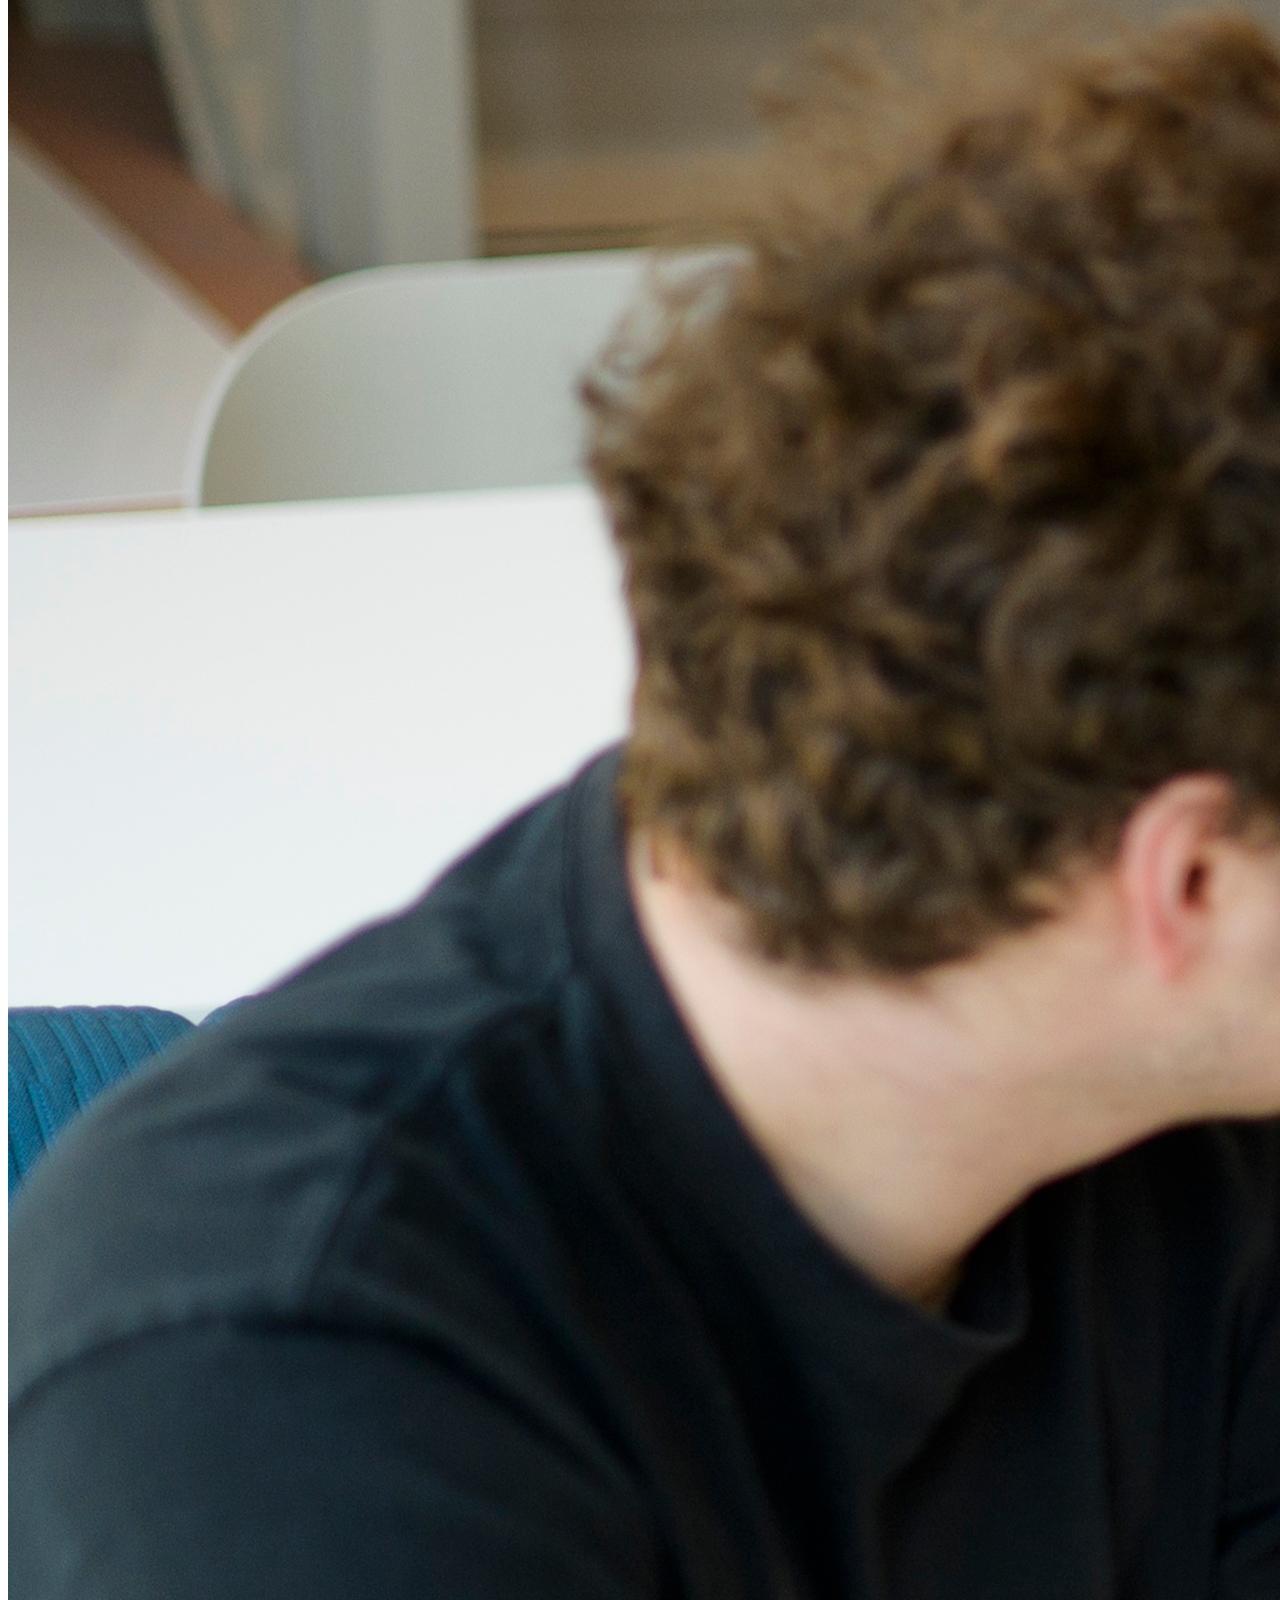
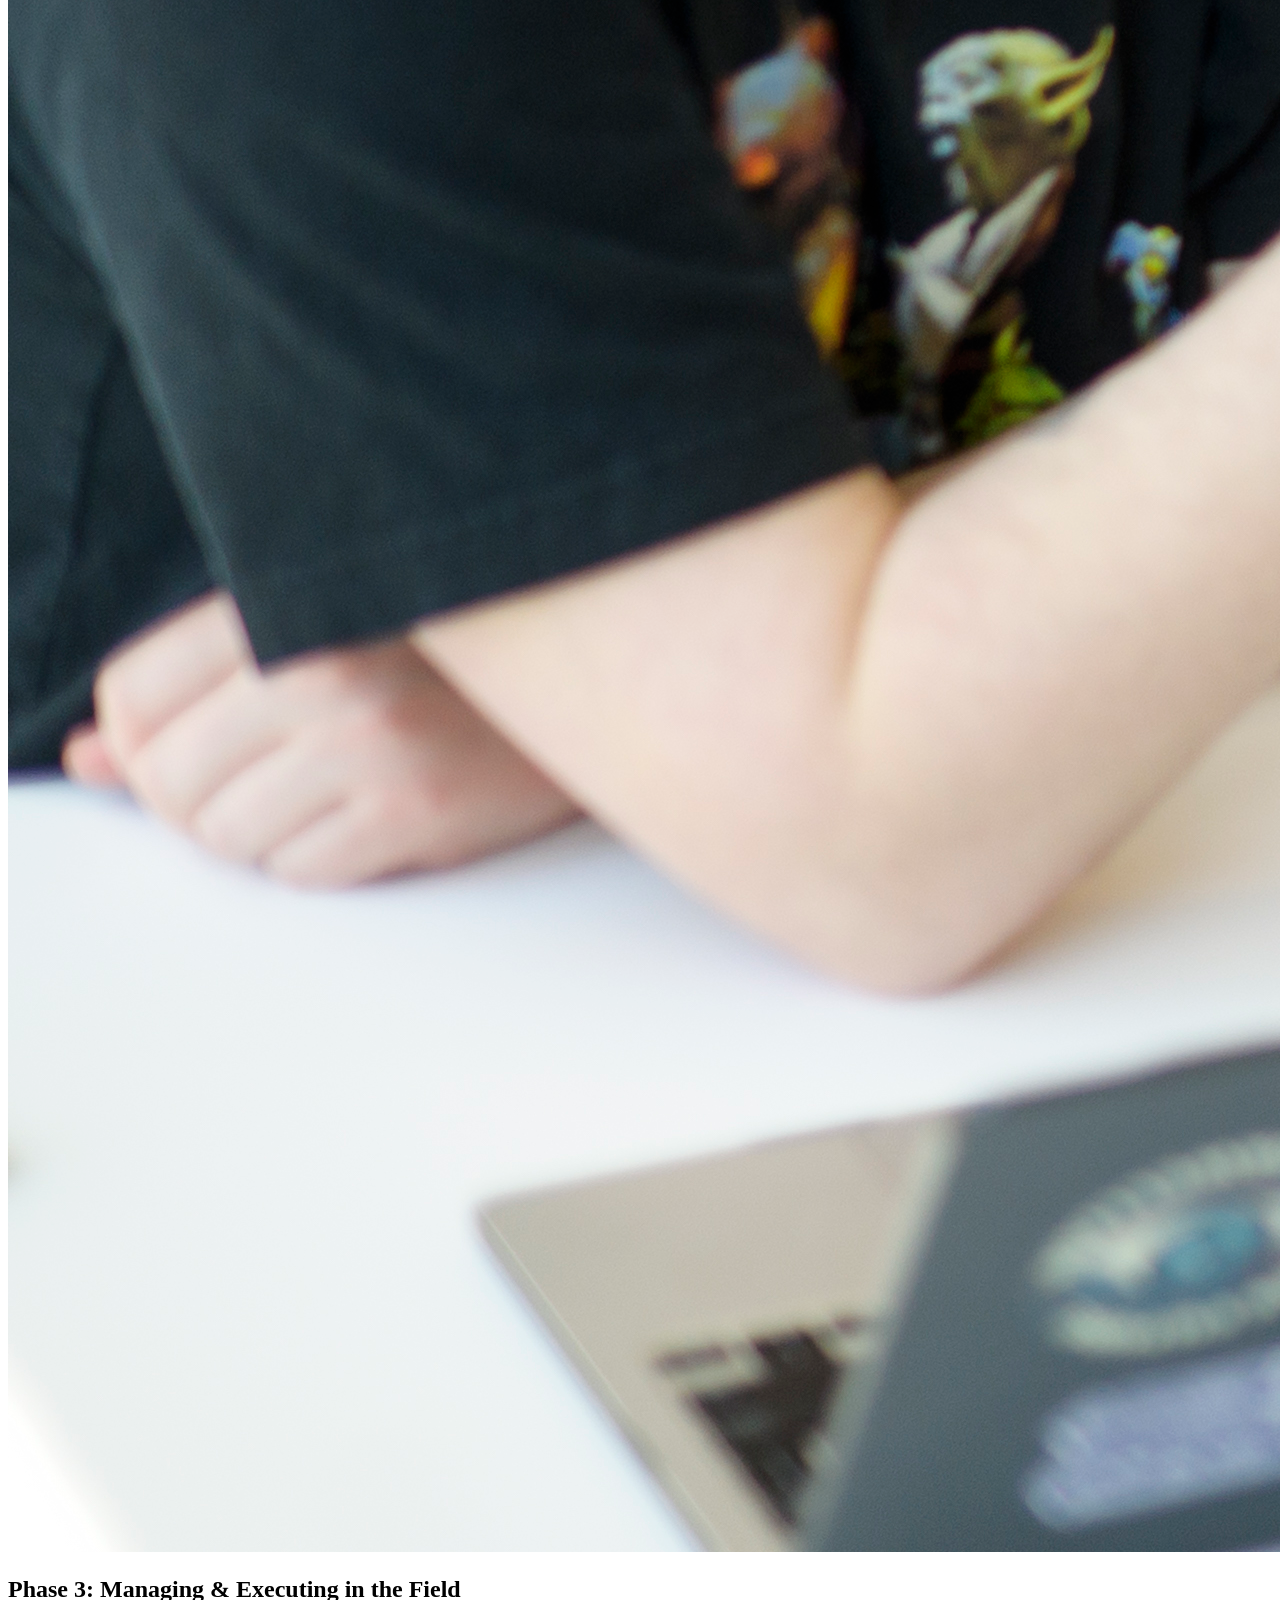
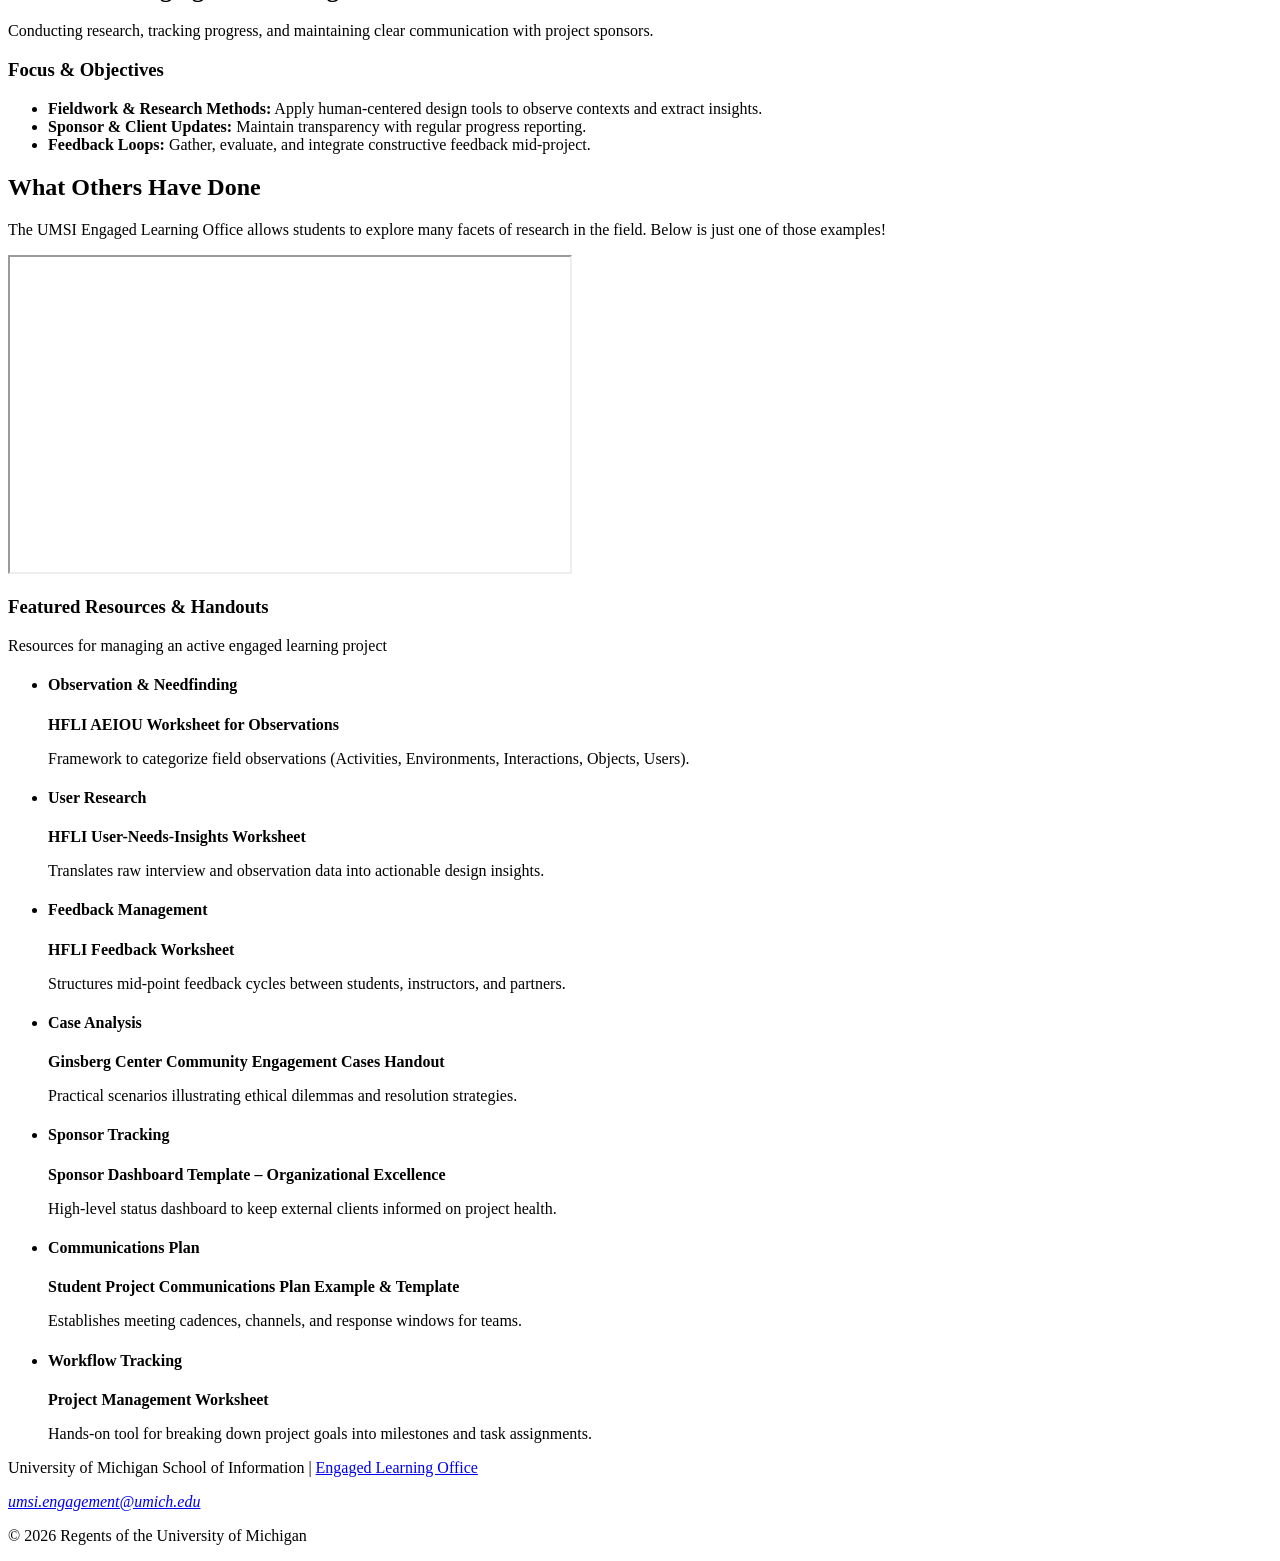
==== commit 91fcafa7: "Add files via upload" ====
--- a/during.html
+++ b/during.html
@@ -3,6 +3,8 @@
 <head>
     <meta charset="UTF-8">
     <meta name="viewport" content="width=device-width, initial-scale=1.0">
+    <link rel="stylesheet" href="css/html5reset.css">
+    <link rel="stylesheet" href="css/style.css">
     <title>During Your Experience</title>
 </head>
 <body>
@@ -14,27 +16,27 @@
                 <li><a href = "index.html">Home</a></li>
                 <li><a href = "prep.html">Preparing for Your Experience</a></li>
                 <li><a href = "starting.html">Starting Your Experience</a></li>
-                <li><a href = "during.html">During Your Experience</a></li>
+                <li><a href = "during.html" class="current">During Your Experience</a></li>
             </ul>
         </nav>
     <h1>During the Experience</h1>
   </header>
 <main id="main">
   
-<section>
+<section class="band">
   <h2>Navigating Your Active Project</h2>
   <p>Master the art of adaptive project management, human-centered fieldwork, and constructive feedback as you execute your project in real time.</p>
 </section>
-
-<section>
+ 
+<section class="dark">
   <h2>The Value of Navigating Friction & Active Execution</h2>
   <p>The middle of an engaged learning project is where real growth happens—and where real challenges surface. Real-world projects rarely follow a straight line. Requirements shift, team dynamics evolve, clients face unexpected internal constraints, and research data yields surprising results.</p>
   <p>The true value of this phase lies in developing resilience, adaptability, and ethical agility. Learning to manage "scope creep," navigate mid-project feedback, and re-align technical decisions with human needs are the exact experiences that distinguish top UMSI graduates. When you view friction not as a barrier, but as a natural part of the applied learning process, you develop the strategic problem-solving skills needed in modern information careers.</p>
   <img src="images/UMSI_ViewbookPHD2026_03.jpg" alt="UMSI Project Team">
-
-
+ 
+ 
 </section>
-
+ 
 <section>
   <h2>Phase 3: Managing & Executing in the Field</h2>
   <p>Conducting research, tracking progress, and maintaining clear communication with project sponsors.</p>
@@ -50,60 +52,50 @@
       <p>
        The UMSI Engaged Learning Office allows students to explore many facets of research in the field. Below is just one of those examples!
       </p>
-
+ 
       <iframe width="560" height="315" src="https://www.youtube.com/embed/lwVCDch5Guw" title="YouTube video player" allow="accelerometer; autoplay; clipboard-write; encrypted-media; gyroscope; picture-in-picture; web-share" referrerpolicy="strict-origin-when-cross-origin" allowfullscreen></iframe>
-         <!-- Note: this iframe might cause an Axe ARIA error - that's not on you that's on YouTube! -->
     </section>
   </article>
   <article>
   <h3>Featured Resources & Handouts</h3>
-  <table>
-    <caption>Resources for managing an active engaged learning project</caption>
-    <thead>
-      <tr>
-        <th scope="col">Category</th>
-        <th scope="col">Resource Name</th>
-        <th scope="col">Purpose</th>
-      </tr>
-    </thead>
-    <tbody>
-      <tr>
-        <th scope="row">Observation &amp; Needfinding</th>
-        <td>HFLI AEIOU Worksheet for Observations</td>
-        <td>Framework to categorize field observations (Activities, Environments, Interactions, Objects, Users).</td>
-      </tr>
-      <tr>
-        <th scope="row">User Research</th>
-        <td>HFLI User-Needs-Insights Worksheet</td>
-        <td>Translates raw interview and observation data into actionable design insights.</td>
-      </tr>
-      <tr>
-        <th scope="row">Feedback Management</th>
-        <td>HFLI Feedback Worksheet</td>
-        <td>Structures mid-point feedback cycles between students, instructors, and partners.</td>
-      </tr>
-      <tr>
-        <th scope="row">Case Analysis</th>
-        <td>Ginsberg Center Community Engagement Cases Handout</td>
-        <td>Practical scenarios illustrating ethical dilemmas and resolution strategies.</td>
-      </tr>
-      <tr>
-        <th scope="row">Sponsor Tracking</th>
-        <td>Sponsor Dashboard Template &ndash; Organizational Excellence</td>
-        <td>High-level status dashboard to keep external clients informed on project health.</td>
-      </tr>
-      <tr>
-        <th scope="row">Communications Plan</th>
-        <td>Student Project Communications Plan Example &amp; Template</td>
-        <td>Establishes meeting cadences, channels, and response windows for teams.</td>
-      </tr>
-      <tr>
-        <th scope="row">Workflow Tracking</th>
-        <td>Project Management Worksheet</td>
-        <td>Hands-on tool for breaking down project goals into milestones and task assignments.</td>
-      </tr>
-    </tbody>
-  </table>
+  <p>Resources for managing an active engaged learning project</p>
+  <ul class="resource-grid">
+    <li>
+      <h4>Observation &amp; Needfinding</h4>
+      <p><strong>HFLI AEIOU Worksheet for Observations</strong></p>
+      <p>Framework to categorize field observations (Activities, Environments, Interactions, Objects, Users).</p>
+    </li>
+    <li>
+      <h4>User Research</h4>
+      <p><strong>HFLI User-Needs-Insights Worksheet</strong></p>
+      <p>Translates raw interview and observation data into actionable design insights.</p>
+    </li>
+    <li>
+      <h4>Feedback Management</h4>
+      <p><strong>HFLI Feedback Worksheet</strong></p>
+      <p>Structures mid-point feedback cycles between students, instructors, and partners.</p>
+    </li>
+    <li>
+      <h4>Case Analysis</h4>
+      <p><strong>Ginsberg Center Community Engagement Cases Handout</strong></p>
+      <p>Practical scenarios illustrating ethical dilemmas and resolution strategies.</p>
+    </li>
+    <li>
+      <h4>Sponsor Tracking</h4>
+      <p><strong>Sponsor Dashboard Template &ndash; Organizational Excellence</strong></p>
+      <p>High-level status dashboard to keep external clients informed on project health.</p>
+    </li>
+    <li>
+      <h4>Communications Plan</h4>
+      <p><strong>Student Project Communications Plan Example &amp; Template</strong></p>
+      <p>Establishes meeting cadences, channels, and response windows for teams.</p>
+    </li>
+    <li>
+      <h4>Workflow Tracking</h4>
+      <p><strong>Project Management Worksheet</strong></p>
+      <p>Hands-on tool for breaking down project goals into milestones and task assignments.</p>
+    </li>
+  </ul>
 </article>
   </section>
 </main>
@@ -115,5 +107,5 @@
        <p>&copy; 2026 Regents of the University of Michigan</p>
    </footer>
 </body>
-
+ 
 </html>
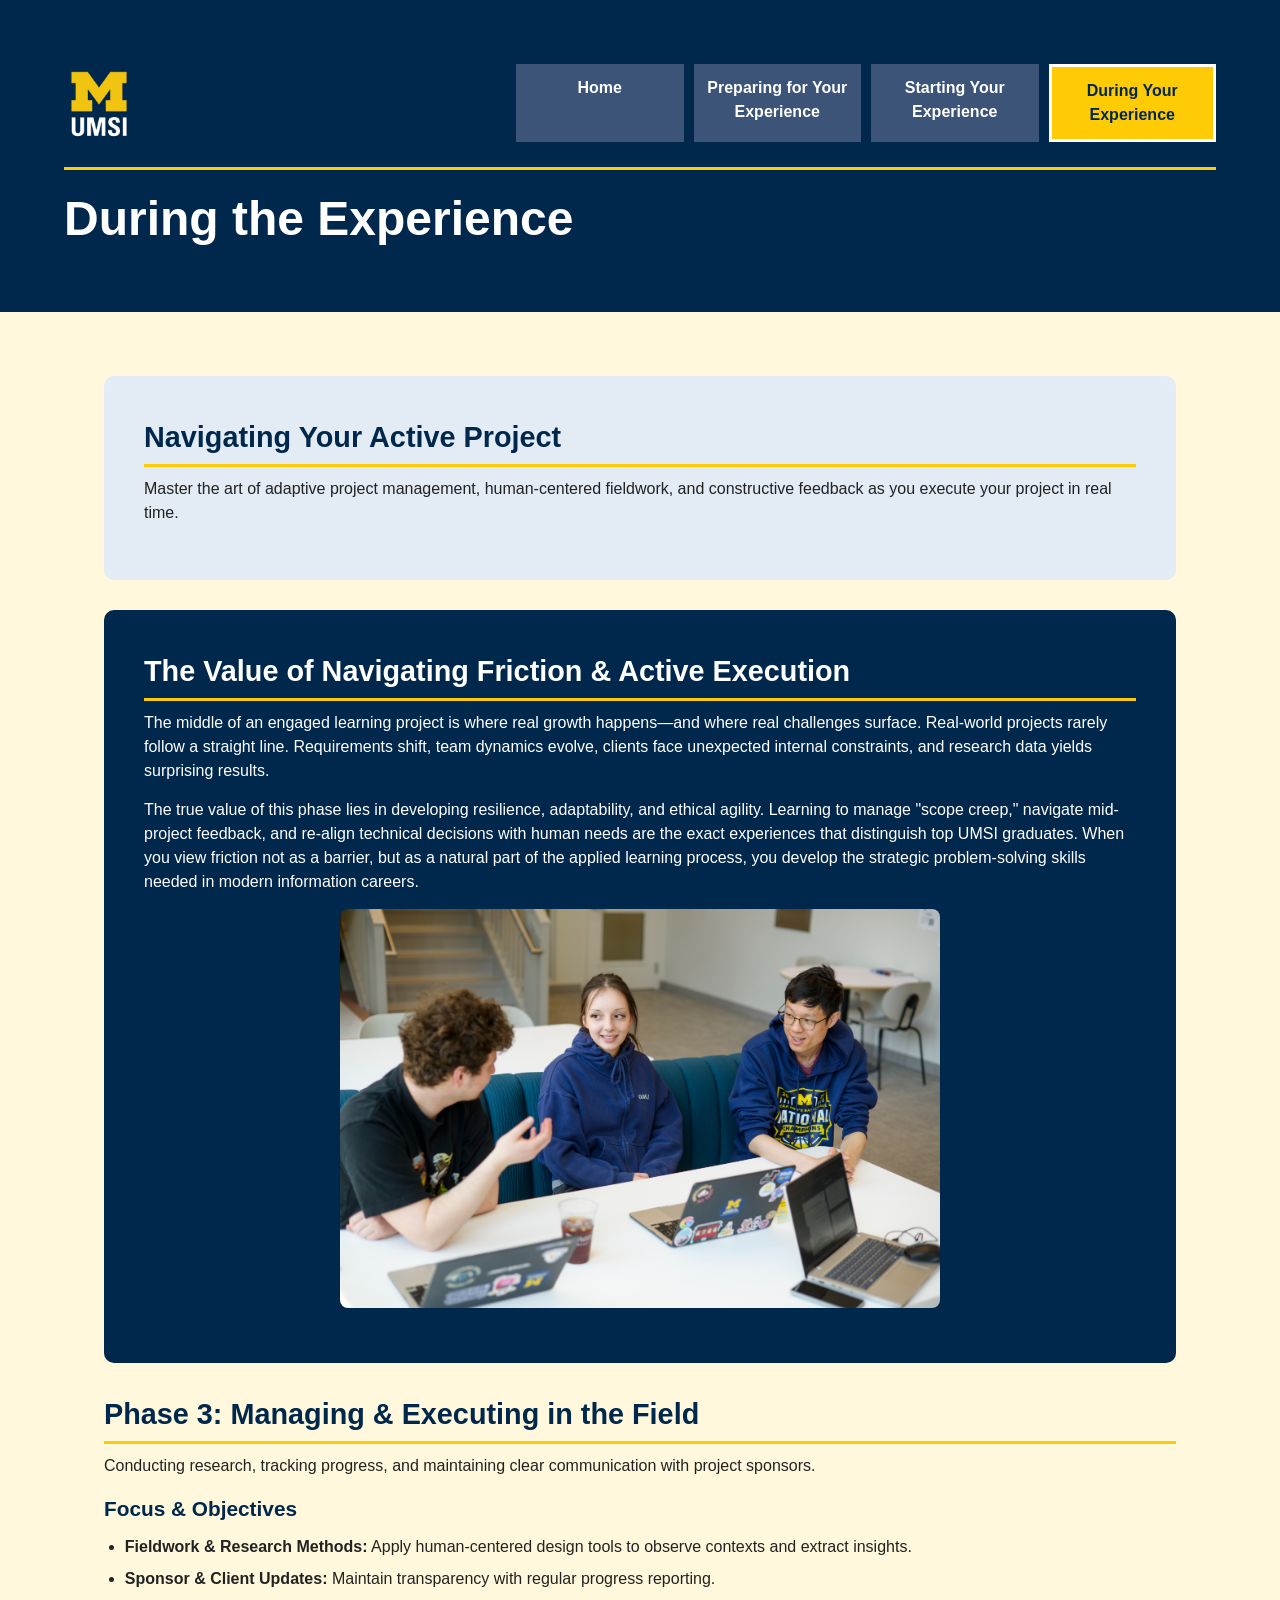
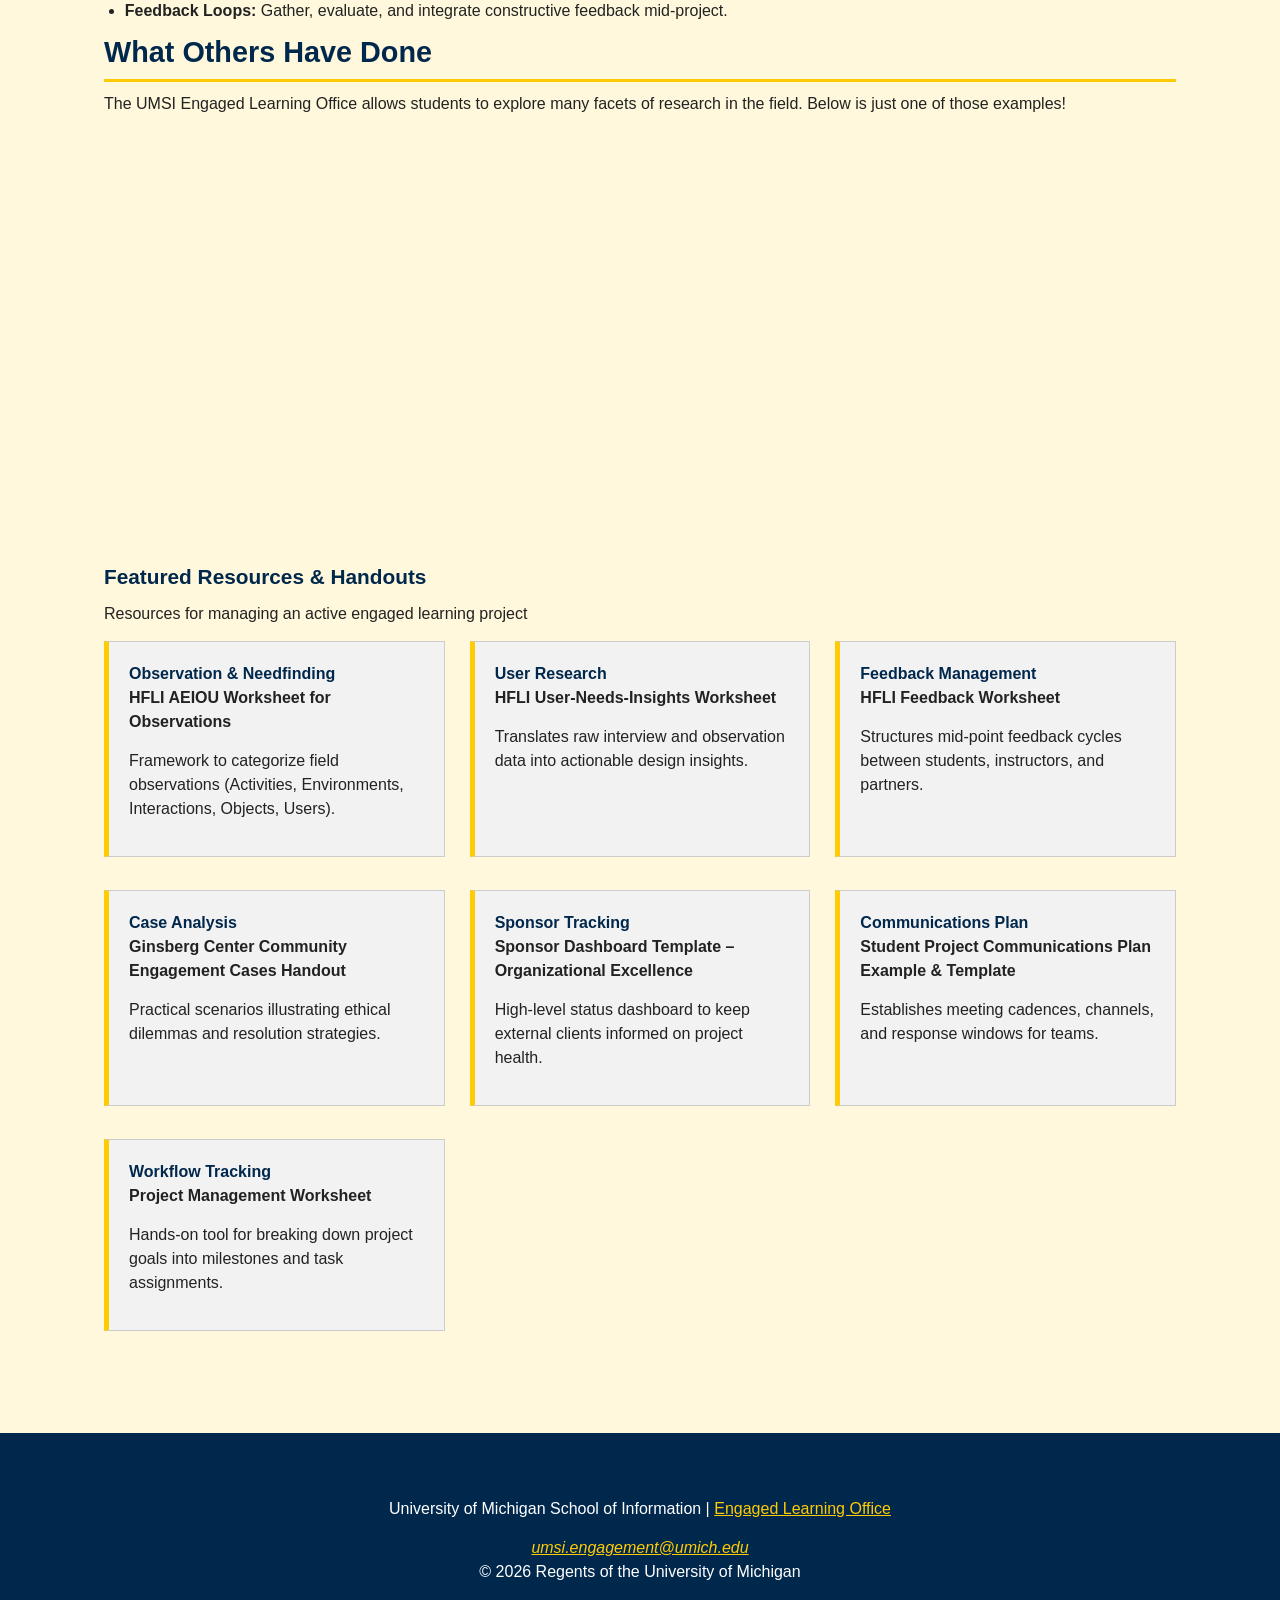
==== commit 419112d1: "Add files via upload" ====
--- a/during.html
+++ b/during.html
@@ -104,8 +104,9 @@
        <address>
            <a href="mailto:umsi.engagement@umich.edu">umsi.engagement@umich.edu</a>
        </address>
-       <p>&copy; 2026 Regents of the University of Michigan</p>
+       <p>&copy; <span id="year">2026</span> Regents of the University of Michigan</p>
    </footer>
+   <script src="js/script.js"></script>
 </body>
  
 </html>
--- a/css/style.css
+++ b/css/style.css
@@ -0,0 +1,375 @@
+* {
+    box-sizing: border-box;
+}
+ 
+body {
+    margin: 0;
+    font-family: Arial, Helvetica, sans-serif;
+    color: #222222;
+    background-color: cornsilk;
+    line-height: 1.5;
+}
+ 
+header {
+    background-color: #00274c;
+    color: #ffffff;
+    text-align: center;
+    padding: 5%;
+}
+ 
+header img {
+    width: 70px;
+    margin-bottom: 10px;
+}
+ 
+h1 {
+    font-size: 2em;
+    line-height: 1.2;
+    margin: 25px 0 0;
+    padding-top: 20px;
+    border-top: 3px solid #ffcb05;
+}
+ 
+h2 {
+    color: #00274c;
+    font-size: 1.5em;
+}
+ 
+h3 {
+    color: #00274c;
+    font-size: 1.0em;
+}
+ 
+header a[href="#main"] {
+    position: absolute;
+    top: -60px;
+    left: 0;
+    background-color: #ffcb05;
+    color: #00274c;
+    font-weight: bold;
+    padding: 10px 15px;
+    text-decoration: none;
+}
+ 
+header a[href="#main"]:focus {
+    top: 0;
+}
+ 
+a:focus,
+button:focus {
+    outline: 3px solid #ffcb05;
+}
+ 
+nav ul {
+    list-style: none;
+    display: grid;
+    grid-template-columns: 1fr 1fr;
+    gap: 10px;
+    margin: 15px 0 0;
+    padding: 0;
+}
+ 
+nav a {
+    display: block;
+    background-color: #3b5478;
+    color: #ffffff;
+    text-align: center;
+    text-decoration: none;
+    font-weight: bold;
+    padding: 12px 5px;
+}
+ 
+nav a:hover,
+nav a:focus {
+    background-color: #ffcb05;
+    color: #00274c;
+}
+ 
+nav a.current {
+    background-color: #ffcb05;
+    color: #00274c;
+    font-weight: bold;
+    border: 3px solid #ffffff;
+}
+ 
+main {
+    padding: 5%;
+}
+ 
+img {
+    max-width: 100%;
+    height: auto;
+}
+@media (prefers-reduced-motion: reduce) {
+    * {
+        transition: none;
+        animation: none;
+    }
+}
+iframe {
+    width: 100%;
+    height: 220px;
+    border: none;
+}
+footer {
+    background-color: #00274c;
+    color: #ffffff;
+    text-align: center;
+    padding: 5%;
+}
+
+footer a {
+    color: #ffcb05;
+}
+.resource-grid {
+    display: grid;
+    grid-template-columns: 1fr 1fr;
+    gap: 15px;
+    list-style: none;
+    padding: 0;
+}
+ 
+.resource-grid li {
+    background-color: #f2f2f2;
+    border: 1px solid #cccccc;
+    border-left: 5px solid #ffcb05;
+    padding: 15px;
+}
+ 
+.resource-grid h4 {
+    margin-top: 0;
+    color: #00274c;
+}
+
+.cards {
+    display: grid;
+    grid-template-columns: 1fr 1fr;
+    gap: 15px;
+}
+.cards article h4 {
+    color: #00274c;
+    margin: 0 0 10px;
+}
+.cards > h2,
+.cards > h3,
+.cards > p,
+.cards > img {
+    grid-column: 1 / -1;
+}
+
+h1,
+h2,
+h3,
+h4,
+strong {
+    font-weight: bold;
+}
+
+i {
+    font-style: italic;
+}
+
+h2 {
+    margin: 0 0 10px;
+    padding-bottom: 5px;
+    border-bottom: 3px solid #ffcb05;
+}
+
+h3 {
+    margin: 0 0 10px;
+}
+
+p {
+    margin-bottom: 15px;
+}
+
+header p {
+    margin: 10px 0 0;
+}
+
+main section {
+    margin-bottom: 30px;
+}
+
+main ul {
+    list-style: disc;
+    padding-left: 1.3em;
+}
+
+main ol {
+    list-style: decimal;
+    padding-left: 1.3em;
+}
+
+main li {
+    margin-bottom: 8px;
+}
+
+main a {
+    color: #00274c;
+    font-weight: bold;
+}
+
+main img {
+    display: block;
+    margin: 15px auto;
+    border-radius: 8px;
+}
+
+iframe {
+    display: block;
+    margin: 15px 0;
+}
+
+article {
+    margin-bottom: 20px;
+}
+
+.cards article {
+    background-color: #ffffff;
+    border: none;
+    border-top: 4px solid #ffcb05;
+    border-radius: 10px;
+    box-shadow: 0 2px 8px;
+    padding: 15px;
+    margin-bottom: 0;
+}
+
+.cards article,
+.resource-grid li {
+    min-width: 0;
+    overflow-wrap: break-word;
+}
+
+nav li {
+    display: flex;
+}
+
+nav li a {
+    flex: 1;
+}
+
+.stack {
+    grid-template-columns: 1fr;
+}
+.band,
+.dark {
+    padding: 20px;
+    border-radius: 10px;
+}
+
+.band {
+    background-color: #e3ebf5;
+}
+
+.dark {
+    background-color: #00274c;
+    color: #ffffff;
+}
+
+.dark h2,
+.dark h3 {
+    color: #ffffff;
+}
+
+.dark a {
+    color: #ffcb05;
+}
+
+@media (min-width: 750px) {
+
+    nav ul {
+        grid-template-columns: repeat(4, 1fr);
+    }
+
+    h1 {
+        font-size: 3em;
+    }
+
+    h2 {
+        font-size: 1.8em;
+    }
+
+    h3 {
+        font-size: 1.3em;
+    }
+
+    main {
+        max-width: 1200px;
+        margin: 0 auto;
+    }
+
+    .band,
+    .dark {
+        padding: 40px;
+    }
+
+    .cards,
+    .resource-grid {
+        grid-template-columns: 1fr 1fr 1fr;
+        gap: 25px;
+    }
+
+    .stack {
+        grid-template-columns: 1fr 1fr;
+    }
+
+    .stack article:last-child {
+        grid-column: 1 / -1;
+    }
+
+    .cards article,
+    .resource-grid li {
+        padding: 20px;
+    }
+
+    main img {
+        max-width: 600px;
+    }
+
+    iframe {
+        height: 400px;
+        max-width: 720px;
+    }
+        header {
+        display: flex;
+        flex-wrap: wrap;
+        align-items: center;
+        text-align: left;
+    }
+
+    header img {
+        margin-bottom: 0;
+        margin-right: 30px;
+    }
+
+    nav {
+        flex: 1;
+        max-width: 700px;
+        margin-left: auto;
+    }
+
+    header h1,
+    header p {
+        width: 100%;
+    }
+
+    nav ul {
+        margin-top: 0;
+    }
+
+    @media (prefers-reduced-motion: no-preference) {
+
+        .cards article,
+        .resource-grid li {
+            transition: transform 0.2s, box-shadow 0.2s;
+        }
+    }
+
+    .cards article:hover,
+    .cards article:focus-within,
+    .resource-grid li:hover {
+        transform: translateY(-5px);
+        box-shadow: 0 8px 18px rgba(0, 0, 0, 0.25);
+    }
+}
